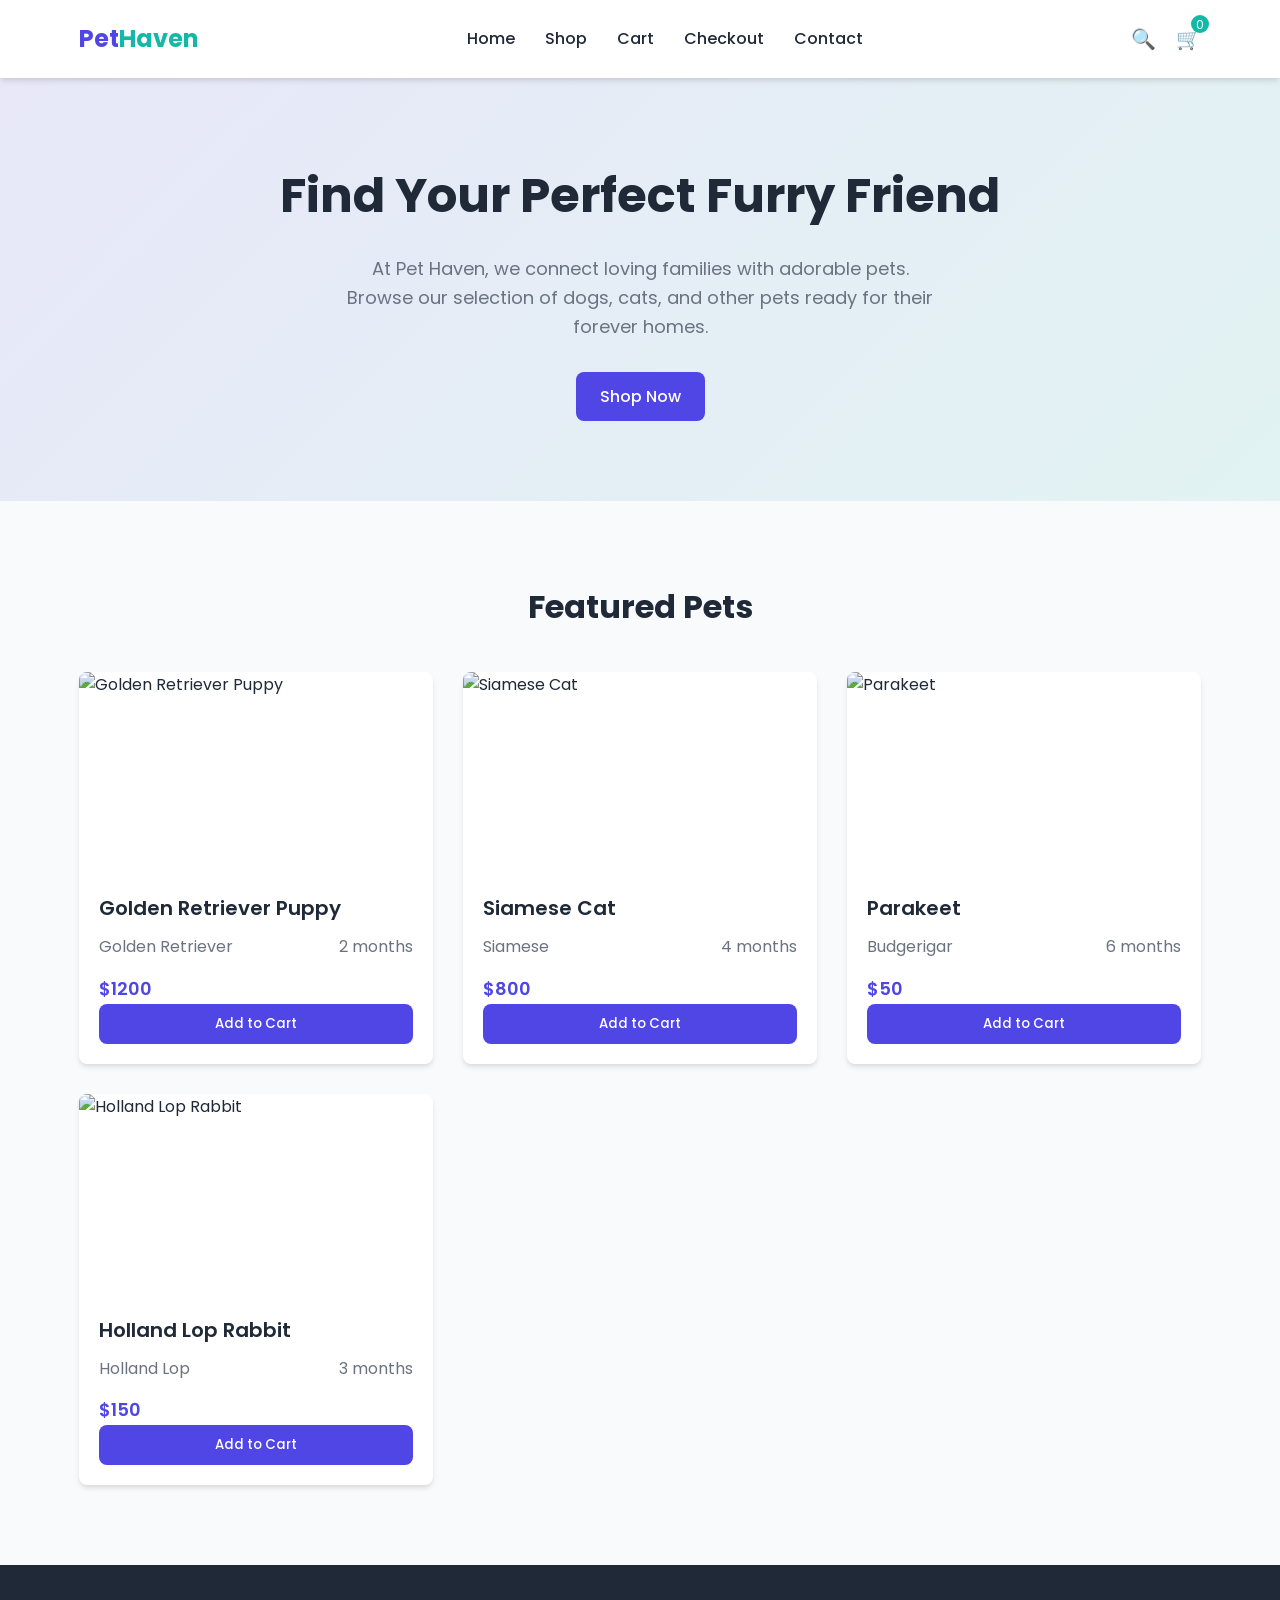
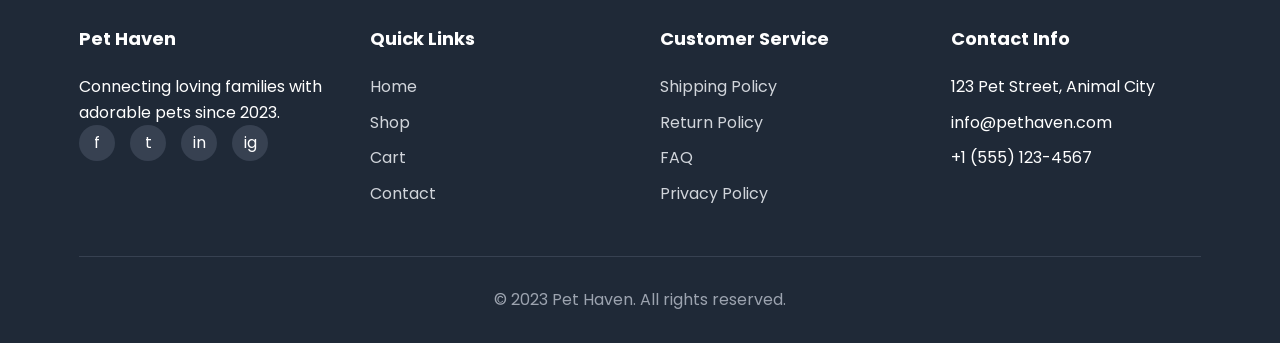
==== template/template.html @ bf04de52 "feat:homPage" ====
<!DOCTYPE html>
<html lang="en">
<head>
    <meta charset="UTF-8">
    <meta name="viewport" content="width=device-width, initial-scale=1.0">
    <title>Pet Haven - Find Your Perfect Pet</title>
    <link rel="preconnect" href="https://fonts.googleapis.com">
    <link rel="preconnect" href="https://fonts.gstatic.com" crossorigin>
    <link href="https://fonts.googleapis.com/css2?family=Poppins:wght@300;400;500;600;700&display=swap" rel="stylesheet">
    <style>
        /* CSS Variables */
        :root {
            --bg-color: #f9fafb;
            --primary-color: #4f46e5;
            --secondary-color: #14b8a6;
            --text-color: #1f2937;
            --light-text: #6b7280;
            --white: #ffffff;
            --border-radius: 8px;
            --shadow: 0 4px 6px -1px rgba(0, 0, 0, 0.1), 0 2px 4px -1px rgba(0, 0, 0, 0.06);
        }

        /* Reset and Base Styles */
        * {
            margin: 0;
            padding: 0;
            box-sizing: border-box;
        }

        body {
            font-family: 'Poppins', sans-serif;
            background-color: var(--bg-color);
            color: var(--text-color);
            line-height: 1.6;
        }

        a {
            text-decoration: none;
            color: inherit;
        }

        ul {
            list-style: none;
        }

        button {
            cursor: pointer;
            border: none;
            font-family: inherit;
        }

        img {
            max-width: 100%;
            height: auto;
            display: block;
        }

        .container {
            width: 90%;
            max-width: 1200px;
            margin: 0 auto;
            padding: 0 15px;
        }

        .btn {
            display: inline-block;
            padding: 12px 24px;
            border-radius: var(--border-radius);
            font-weight: 500;
            transition: all 0.3s ease;
        }

        .btn-primary {
            background-color: var(--primary-color);
            color: var(--white);
        }

        .btn-primary:hover {
            background-color: #4338ca;
            transform: translateY(-2px);
        }

        .btn-secondary {
            background-color: var(--secondary-color);
            color: var(--white);
        }

        .btn-secondary:hover {
            background-color: #0d9488;
            transform: translateY(-2px);
        }

        .btn-outline {
            background-color: transparent;
            color: var(--primary-color);
            border: 1px solid var(--primary-color);
        }

        .btn-outline:hover {
            background-color: var(--primary-color);
            color: var(--white);
        }

        /* Header Styles */
        header {
            background-color: var(--white);
            box-shadow: var(--shadow);
            position: sticky;
            top: 0;
            z-index: 100;
        }

        .navbar {
            display: flex;
            justify-content: space-between;
            align-items: center;
            padding: 20px 0;
        }

        .logo {
            font-size: 24px;
            font-weight: 700;
            color: var(--primary-color);
            display: flex;
            align-items: center;
        }

        .logo span {
            color: var(--secondary-color);
        }

        .nav-links {
            display: flex;
            gap: 30px;
        }

        .nav-links a {
            font-weight: 500;
            transition: color 0.3s ease;
        }

        .nav-links a:hover {
            color: var(--primary-color);
        }

        .nav-icons {
            display: flex;
            gap: 20px;
            align-items: center;
        }

        .nav-icon {
            position: relative;
            font-size: 20px;
            cursor: pointer;
        }

        .cart-count {
            position: absolute;
            top: -8px;
            right: -8px;
            background-color: var(--secondary-color);
            color: var(--white);
            font-size: 12px;
            width: 18px;
            height: 18px;
            border-radius: 50%;
            display: flex;
            align-items: center;
            justify-content: center;
        }

        .mobile-menu-btn {
            display: none;
            font-size: 24px;
            cursor: pointer;
        }

        /* Hero Section */
        .hero {
            background: linear-gradient(135deg, rgba(79, 70, 229, 0.1) 0%, rgba(20, 184, 166, 0.1) 100%);
            padding: 80px 0;
            text-align: center;
        }

        .hero h1 {
            font-size: 48px;
            margin-bottom: 20px;
            color: var(--text-color);
        }

        .hero p {
            font-size: 18px;
            color: var(--light-text);
            max-width: 600px;
            margin: 0 auto 30px;
        }

        /* Featured Pets Section */
        .section-title {
            text-align: center;
            margin-bottom: 40px;
            font-size: 32px;
            color: var(--text-color);
        }

        .featured-pets {
            padding: 80px 0;
        }

        .pets-grid {
            display: grid;
            grid-template-columns: repeat(auto-fill, minmax(280px, 1fr));
            gap: 30px;
        }

        .pet-card {
            background-color: var(--white);
            border-radius: var(--border-radius);
            overflow: hidden;
            box-shadow: var(--shadow);
            transition: transform 0.3s ease;
        }

        .pet-card:hover {
            transform: translateY(-5px);
        }

        .pet-image {
            height: 200px;
            width: 100%;
            object-fit: cover;
        }

        .pet-info {
            padding: 20px;
        }

        .pet-name {
            font-size: 20px;
            font-weight: 600;
            margin-bottom: 10px;
        }

        .pet-details {
            display: flex;
            justify-content: space-between;
            margin-bottom: 15px;
            color: var(--light-text);
        }

        .pet-price {
            font-size: 18px;
            font-weight: 600;
            color: var(--primary-color);
        }

        .add-to-cart-btn {
            width: 100%;
            padding: 10px;
            background-color: var(--primary-color);
            color: var(--white);
            border-radius: var(--border-radius);
            font-weight: 500;
            transition: background-color 0.3s ease;
        }

        .add-to-cart-btn:hover {
            background-color: #4338ca;
        }

        /* Filter Section */
        .filter-section {
            padding: 40px 0;
            background-color: var(--white);
        }

        .filter-container {
            display: flex;
            justify-content: space-between;
            align-items: center;
            flex-wrap: wrap;
            gap: 20px;
        }

        .filter-buttons {
            display: flex;
            gap: 10px;
            flex-wrap: wrap;
        }

        .filter-btn {
            padding: 8px 16px;
            border-radius: 20px;
            background-color: var(--bg-color);
            color: var(--text-color);
            font-weight: 500;
            transition: all 0.3s ease;
        }

        .filter-btn.active {
            background-color: var(--primary-color);
            color: var(--white);
        }

        .search-bar {
            display: flex;
            align-items: center;
            background-color: var(--bg-color);
            border-radius: var(--border-radius);
            padding: 8px 15px;
            width: 300px;
        }

        .search-bar input {
            background: transparent;
            border: none;
            outline: none;
            width: 100%;
            padding: 5px;
        }

        /* Cart Page Styles */
        .cart-page {
            padding: 80px 0;
        }

        .cart-items {
            background-color: var(--white);
            border-radius: var(--border-radius);
            box-shadow: var(--shadow);
            overflow: hidden;
            margin-bottom: 30px;
        }

        .cart-item {
            display: flex;
            padding: 20px;
            border-bottom: 1px solid #e5e7eb;
        }

        .cart-item:last-child {
            border-bottom: none;
        }

        .cart-item-image {
            width: 100px;
            height: 100px;
            object-fit: cover;
            border-radius: var(--border-radius);
            margin-right: 20px;
        }

        .cart-item-details {
            flex: 1;
        }

        .cart-item-name {
            font-size: 18px;
            font-weight: 600;
            margin-bottom: 5px;
        }

        .cart-item-price {
            color: var(--primary-color);
            font-weight: 600;
        }

        .cart-item-controls {
            display: flex;
            align-items: center;
            gap: 15px;
        }

        .quantity-controls {
            display: flex;
            align-items: center;
            gap: 10px;
        }

        .quantity-btn {
            width: 30px;
            height: 30px;
            border-radius: 50%;
            background-color: var(--bg-color);
            display: flex;
            align-items: center;
            justify-content: center;
            cursor: pointer;
        }

        .remove-btn {
            color: #ef4444;
            cursor: pointer;
        }

        .cart-summary {
            background-color: var(--white);
            border-radius: var(--border-radius);
            box-shadow: var(--shadow);
            padding: 20px;
        }

        .summary-row {
            display: flex;
            justify-content: space-between;
            margin-bottom: 15px;
        }

        .summary-total {
            font-size: 20px;
            font-weight: 600;
            border-top: 1px solid #e5e7eb;
            padding-top: 15px;
        }

        /* Checkout Page Styles */
        .checkout-page {
            padding: 80px 0;
        }

        .checkout-form {
            background-color: var(--white);
            border-radius: var(--border-radius);
            box-shadow: var(--shadow);
            padding: 30px;
            margin-bottom: 30px;
        }

        .form-group {
            margin-bottom: 20px;
        }

        .form-group label {
            display: block;
            margin-bottom: 8px;
            font-weight: 500;
        }

        .form-control {
            width: 100%;
            padding: 12px 15px;
            border: 1px solid #d1d5db;
            border-radius: var(--border-radius);
            font-family: inherit;
            transition: border-color 0.3s ease;
        }

        .form-control:focus {
            outline: none;
            border-color: var(--primary-color);
        }

        .form-row {
            display: flex;
            gap: 20px;
        }

        .form-row .form-group {
            flex: 1;
        }

        /* Contact Page Styles */
        .contact-page {
            padding: 80px 0;
        }

        .contact-form {
            background-color: var(--white);
            border-radius: var(--border-radius);
            box-shadow: var(--shadow);
            padding: 30px;
            max-width: 600px;
            margin: 0 auto;
        }

        textarea.form-control {
            min-height: 150px;
            resize: vertical;
        }

        /* Footer Styles */
        footer {
            background-color: var(--text-color);
            color: var(--white);
            padding: 60px 0 30px;
        }

        .footer-content {
            display: grid;
            grid-template-columns: repeat(auto-fit, minmax(200px, 1fr));
            gap: 40px;
            margin-bottom: 40px;
        }

        .footer-column h3 {
            font-size: 18px;
            margin-bottom: 20px;
            color: var(--white);
        }

        .footer-links li {
            margin-bottom: 10px;
        }

        .footer-links a {
            color: #d1d5db;
            transition: color 0.3s ease;
        }

        .footer-links a:hover {
            color: var(--white);
        }

        .social-links {
            display: flex;
            gap: 15px;
        }

        .social-link {
            display: flex;
            align-items: center;
            justify-content: center;
            width: 36px;
            height: 36px;
            border-radius: 50%;
            background-color: #374151;
            color: var(--white);
            transition: background-color 0.3s ease;
        }

        .social-link:hover {
            background-color: var(--primary-color);
        }

        .footer-bottom {
            text-align: center;
            padding-top: 30px;
            border-top: 1px solid #374151;
            color: #9ca3af;
        }

        /* Responsive Styles */
        @media (max-width: 768px) {
            .nav-links {
                display: none;
            }

            .mobile-menu-btn {
                display: block;
            }

            .hero h1 {
                font-size: 36px;
            }

            .filter-container {
                flex-direction: column;
                align-items: flex-start;
            }

            .search-bar {
                width: 100%;
            }

            .cart-item {
                flex-direction: column;
            }

            .cart-item-image {
                margin-right: 0;
                margin-bottom: 15px;
            }

            .cart-item-controls {
                margin-top: 15px;
                justify-content: space-between;
            }

            .form-row {
                flex-direction: column;
                gap: 0;
            }
        }

        /* Page-specific styles */
        .page {
            display: none;
        }

        .page.active {
            display: block;
        }
    </style>
</head>
<body>
    <!-- Header -->
    <header>
        <div class="container">
            <nav class="navbar">
                <a href="#" class="logo">Pet<span>Haven</span></a>
                
                <ul class="nav-links">
                    <li><a href="#" data-page="home">Home</a></li>
                    <li><a href="#" data-page="shop">Shop</a></li>
                    <li><a href="#" data-page="cart">Cart</a></li>
                    <li><a href="#" data-page="checkout">Checkout</a></li>
                    <li><a href="#" data-page="contact">Contact</a></li>
                </ul>
                
                <div class="nav-icons">
                    <div class="nav-icon search-icon">🔍</div>
                    <div class="nav-icon cart-icon" data-page="cart">
                        🛒
                        <span class="cart-count">0</span>
                    </div>
                    <div class="mobile-menu-btn">☰</div>
                </div>
            </nav>
        </div>
    </header>

    <!-- Home Page -->
    <section id="home" class="page active">
        <!-- Hero Section -->
        <section class="hero">
            <div class="container">
                <h1>Find Your Perfect Furry Friend</h1>
                <p>At Pet Haven, we connect loving families with adorable pets. Browse our selection of dogs, cats, and other pets ready for their forever homes.</p>
                <a href="#" class="btn btn-primary" data-page="shop">Shop Now</a>
            </div>
        </section>

        <!-- Featured Pets Section -->
        <section class="featured-pets">
            <div class="container">
                <h2 class="section-title">Featured Pets</h2>
                <div class="pets-grid" id="featured-pets-grid">
                    <!-- Featured pets will be dynamically loaded here -->
                </div>
            </div>
        </section>
    </section>

    <!-- Shop Page -->
    <section id="shop" class="page">
        <div class="container">
            <!-- Filter Section -->
            <section class="filter-section">
                <div class="filter-container">
                    <div class="filter-buttons">
                        <button class="filter-btn active" data-filter="all">All Pets</button>
                        <button class="filter-btn" data-filter="dog">Dogs</button>
                        <button class="filter-btn" data-filter="cat">Cats</button>
                        <button class="filter-btn" data-filter="bird">Birds</button>
                        <button class="filter-btn" data-filter="rabbit">Rabbits</button>
                    </div>
                    <div class="search-bar">
                        <input type="text" id="search-input" placeholder="Search pets...">
                    </div>
                </div>
            </section>

            <!-- Pets Grid -->
            <section class="featured-pets">
                <div class="pets-grid" id="shop-pets-grid">
                    <!-- All pets will be dynamically loaded here -->
                </div>
            </section>
        </div>
    </section>

    <!-- Cart Page -->
    <section id="cart" class="page">
        <div class="container">
            <section class="cart-page">
                <h2 class="section-title">Your Cart</h2>
                
                <div class="cart-container">
                    <div class="cart-items" id="cart-items">
                        <!-- Cart items will be dynamically loaded here -->
                        <div class="empty-cart-message" id="empty-cart-message">
                            <p>Your cart is empty. <a href="#" data-page="shop">Browse pets</a> to add some furry friends!</p>
                        </div>
                    </div>
                    
                    <div class="cart-summary" id="cart-summary">
                        <div class="summary-row">
                            <span>Subtotal:</span>
                            <span id="subtotal">$0.00</span>
                        </div>
                        <div class="summary-row">
                            <span>Shipping:</span>
                            <span id="shipping">$0.00</span>
                        </div>
                        <div class="summary-row summary-total">
                            <span>Total:</span>
                            <span id="total">$0.00</span>
                        </div>
                        <button class="btn btn-primary" id="checkout-btn" style="width: 100%; margin-top: 20px;">Proceed to Checkout</button>
                    </div>
                </div>
            </section>
        </div>
    </section>

    <!-- Checkout Page -->
    <section id="checkout" class="page">
        <div class="container">
            <section class="checkout-page">
                <h2 class="section-title">Checkout</h2>
                
                <div class="checkout-container">
                    <div class="checkout-form">
                        <h3>Shipping Information</h3>
                        <div class="form-row">
                            <div class="form-group">
                                <label for="first-name">First Name</label>
                                <input type="text" id="first-name" class="form-control" required>
                            </div>
                            <div class="form-group">
                                <label for="last-name">Last Name</label>
                                <input type="text" id="last-name" class="form-control" required>
                            </div>
                        </div>
                        <div class="form-group">
                            <label for="email">Email</label>
                            <input type="email" id="email" class="form-control" required>
                        </div>
                        <div class="form-group">
                            <label for="address">Address</label>
                            <input type="text" id="address" class="form-control" required>
                        </div>
                        <div class="form-row">
                            <div class="form-group">
                                <label for="city">City</label>
                                <input type="text" id="city" class="form-control" required>
                            </div>
                            <div class="form-group">
                                <label for="zip">ZIP Code</label>
                                <input type="text" id="zip" class="form-control" required>
                            </div>
                        </div>
                    </div>
                    
                    <div class="cart-summary">
                        <h3>Order Summary</h3>
                        <div id="checkout-summary">
                            <!-- Order summary will be dynamically loaded here -->
                        </div>
                        <div class="summary-row summary-total">
                            <span>Total:</span>
                            <span id="checkout-total">$0.00</span>
                        </div>
                        <button class="btn btn-primary" id="place-order-btn" style="width: 100%; margin-top: 20px;">Place Order</button>
                    </div>
                </div>
            </section>
        </div>
    </section>

    <!-- Contact Page -->
    <section id="contact" class="page">
        <div class="container">
            <section class="contact-page">
                <h2 class="section-title">Contact Us</h2>
                
                <div class="contact-form">
                    <div class="form-group">
                        <label for="contact-name">Your Name</label>
                        <input type="text" id="contact-name" class="form-control" required>
                    </div>
                    <div class="form-group">
                        <label for="contact-email">Email</label>
                        <input type="email" id="contact-email" class="form-control" required>
                    </div>
                    <div class="form-group">
                        <label for="contact-message">Message</label>
                        <textarea id="contact-message" class="form-control" required></textarea>
                    </div>
                    <button class="btn btn-primary" id="send-message-btn">Send Message</button>
                </div>
            </section>
        </div>
    </section>

    <!-- Footer -->
    <footer>
        <div class="container">
            <div class="footer-content">
                <div class="footer-column">
                    <h3>Pet Haven</h3>
                    <p>Connecting loving families with adorable pets since 2023.</p>
                    <div class="social-links">
                        <a href="#" class="social-link">f</a>
                        <a href="#" class="social-link">t</a>
                        <a href="#" class="social-link">in</a>
                        <a href="#" class="social-link">ig</a>
                    </div>
                </div>
                <div class="footer-column">
                    <h3>Quick Links</h3>
                    <ul class="footer-links">
                        <li><a href="#" data-page="home">Home</a></li>
                        <li><a href="#" data-page="shop">Shop</a></li>
                        <li><a href="#" data-page="cart">Cart</a></li>
                        <li><a href="#" data-page="contact">Contact</a></li>
                    </ul>
                </div>
                <div class="footer-column">
                    <h3>Customer Service</h3>
                    <ul class="footer-links">
                        <li><a href="#">Shipping Policy</a></li>
                        <li><a href="#">Return Policy</a></li>
                        <li><a href="#">FAQ</a></li>
                        <li><a href="#">Privacy Policy</a></li>
                    </ul>
                </div>
                <div class="footer-column">
                    <h3>Contact Info</h3>
                    <ul class="footer-links">
                        <li>123 Pet Street, Animal City</li>
                        <li>info@pethaven.com</li>
                        <li>+1 (555) 123-4567</li>
                    </ul>
                </div>
            </div>
            <div class="footer-bottom">
                <p>&copy; 2023 Pet Haven. All rights reserved.</p>
            </div>
        </div>
    </footer>

    <script>
        // Pet Data
        const pets = [
            {
                id: 1,
                name: "Golden Retriever Puppy",
                type: "dog",
                breed: "Golden Retriever",
                age: "2 months",
                price: 1200,
                image: "https://images.unsplash.com/photo-1554456854-55a089fd4cb2?ixlib=rb-4.0.3&ixid=M3wxMjA3fDB8MHxwaG90by1wYWdlfHx8fGVufDB8fHx8fA%3D%3D&auto=format&fit=crop&w=1170&q=80",
                description: "Friendly and intelligent Golden Retriever puppy, great with families and kids."
            },
            {
                id: 2,
                name: "Siamese Cat",
                type: "cat",
                breed: "Siamese",
                age: "4 months",
                price: 800,
                image: "https://images.unsplash.com/photo-1533738363-b7f9aef128ce?ixlib=rb-4.0.3&ixid=M3wxMjA3fDB8MHxwaG90by1wYWdlfHx8fGVufDB8fHx8fA%3D%3D&auto=format&fit=crop&w=1335&q=80",
                description: "Beautiful Siamese cat with striking blue eyes and a playful personality."
            },
            {
                id: 3,
                name: "Parakeet",
                type: "bird",
                breed: "Budgerigar",
                age: "6 months",
                price: 50,
                image: "https://images.unsplash.com/photo-1552728089-57bdde30beb3?ixlib=rb-4.0.3&ixid=M3wxMjA3fDB8MHxwaG90by1wYWdlfHx8fGVufDB8fHx8fA%3D%3D&auto=format&fit=crop&w=1025&q=80",
                description: "Colorful and cheerful parakeet that loves to sing and interact."
            },
            {
                id: 4,
                name: "Holland Lop Rabbit",
                type: "rabbit",
                breed: "Holland Lop",
                age: "3 months",
                price: 150,
                image: "https://images.unsplash.com/photo-1585110396000-c9ffd4e4b308?ixlib=rb-4.0.3&ixid=M3wxMjA3fDB8MHxwaG90by1wYWdlfHx8fGVufDB8fHx8fA%3D%3D&auto=format&fit=crop&w=687&q=80",
                description: "Adorable Holland Lop rabbit with floppy ears and a gentle temperament."
            },
            {
                id: 5,
                name: "German Shepherd",
                type: "dog",
                breed: "German Shepherd",
                age: "1 year",
                price: 1000,
                image: "https://images.unsplash.com/photo-1517423568366-8b83523034fd?ixlib=rb-4.0.3&ixid=M3wxMjA3fDB8MHxwaG90by1wYWdlfHx8fGVufDB8fHx8fA%3D%3D&auto=format&fit=crop&w=1335&q=80",
                description: "Loyal and protective German Shepherd, excellent for families and security."
            },
            {
                id: 6,
                name: "Maine Coon",
                type: "cat",
                breed: "Maine Coon",
                age: "5 months",
                price: 900,
                image: "https://images.unsplash.com/photo-1574145112594-66b5b8a6bfe2?ixlib=rb-4.0.3&ixid=M3wxMjA3fDB8MHxwaG90by1wYWdlfHx8fGVufDB8fHx8fA%3D%3D&auto=format&fit=crop&w=687&q=80",
                description: "Majestic Maine Coon cat with a fluffy coat and friendly personality."
            },
            {
                id: 7,
                name: "Cockatiel",
                type: "bird",
                breed: "Cockatiel",
                age: "1 year",
                price: 120,
                image: "https://images.unsplash.com/photo-1598134700627-f4dfb981a0a6?ixlib=rb-4.0.3&ixid=M3wxMjA3fDB8MHxwaG90by1wYWdlfHx8fGVufDB8fHx8fA%3D%3D&auto=format&fit=crop&w=1169&q=80",
                description: "Friendly cockatiel that can learn to whistle tunes and mimic sounds."
            },
            {
                id: 8,
                name: "Mini Rex Rabbit",
                type: "rabbit",
                breed: "Mini Rex",
                age: "4 months",
                price: 100,
                image: "https://images.unsplash.com/photo-1452857297128-d9c29adba80b?ixlib=rb-4.0.3&ixid=M3wxMjA3fDB8MHxwaG90by1wYWdlfHx8fGVufDB8fHx8fA%3D%3D&auto=format&fit=crop&w=1074&q=80",
                description: "Soft and velvety Mini Rex rabbit with a calm and friendly disposition."
            }
        ];

        // Cart functionality
        let cart = JSON.parse(localStorage.getItem('petHavenCart')) || [];

        // DOM Elements
        const pages = document.querySelectorAll('.page');
        const navLinks = document.querySelectorAll('.nav-links a, .cart-icon, .btn[data-page]');
        const featuredPetsGrid = document.getElementById('featured-pets-grid');
        const shopPetsGrid = document.getElementById('shop-pets-grid');
        const filterButtons = document.querySelectorAll('.filter-btn');
        const searchInput = document.getElementById('search-input');
        const cartItems = document.getElementById('cart-items');
        const emptyCartMessage = document.getElementById('empty-cart-message');
        const cartSummary = document.getElementById('cart-summary');
        const subtotalElement = document.getElementById('subtotal');
        const shippingElement = document.getElementById('shipping');
        const totalElement = document.getElementById('total');
        const checkoutBtn = document.getElementById('checkout-btn');
        const checkoutSummary = document.getElementById('checkout-summary');
        const checkoutTotal = document.getElementById('checkout-total');
        const placeOrderBtn = document.getElementById('place-order-btn');
        const sendMessageBtn = document.getElementById('send-message-btn');
        const cartCount = document.querySelector('.cart-count');

        // Initialize the app
        function init() {
            displayFeaturedPets();
            displayAllPets();
            updateCartCount();
            setupEventListeners();
        }

        // Set up event listeners
        function setupEventListeners() {
            // Navigation
            navLinks.forEach(link => {
                link.addEventListener('click', (e) => {
                    e.preventDefault();
                    const pageId = link.getAttribute('data-page');
                    showPage(pageId);
                });
            });

            // Filter buttons
            filterButtons.forEach(button => {
                button.addEventListener('click', () => {
                    // Remove active class from all buttons
                    filterButtons.forEach(btn => btn.classList.remove('active'));
                    // Add active class to clicked button
                    button.classList.add('active');
                    
                    const filter = button.getAttribute('data-filter');
                    filterPets(filter);
                });
            });

            // Search input
            searchInput.addEventListener('input', () => {
                const searchTerm = searchInput.value.toLowerCase();
                filterPetsBySearch(searchTerm);
            });

            // Checkout button
            checkoutBtn.addEventListener('click', () => {
                if (cart.length > 0) {
                    showPage('checkout');
                    updateCheckoutSummary();
                }
            });

            // Place order button
            placeOrderBtn.addEventListener('click', () => {
                alert('Thank you for your order! This is a demo site, so no actual order was placed.');
                cart = [];
                localStorage.setItem('petHavenCart', JSON.stringify(cart));
                updateCartCount();
                updateCartDisplay();
                showPage('home');
            });

            // Send message button
            sendMessageBtn.addEventListener('click', () => {
                const name = document.getElementById('contact-name').value;
                const email = document.getElementById('contact-email').value;
                const message = document.getElementById('contact-message').value;
                
                if (name && email && message) {
                    alert('Thank you for your message! We will get back to you soon.');
                    // Reset form
                    document.getElementById('contact-name').value = '';
                    document.getElementById('contact-email').value = '';
                    document.getElementById('contact-message').value = '';
                } else {
                    alert('Please fill in all fields.');
                }
            });
        }

        // Show specific page and hide others
        function showPage(pageId) {
            pages.forEach(page => {
                page.classList.remove('active');
            });
            document.getElementById(pageId).classList.add('active');
        }

        // Display featured pets on home page
        function displayFeaturedPets() {
            // Show first 4 pets as featured
            const featuredPets = pets.slice(0, 4);
            
            featuredPetsGrid.innerHTML = '';
            
            featuredPets.forEach(pet => {
                const petCard = createPetCard(pet);
                featuredPetsGrid.appendChild(petCard);
            });
        }

        // Display all pets on shop page
        function displayAllPets() {
            shopPetsGrid.innerHTML = '';
            
            pets.forEach(pet => {
                const petCard = createPetCard(pet);
                shopPetsGrid.appendChild(petCard);
            });
        }

        // Create pet card element
        function createPetCard(pet) {
            const card = document.createElement('div');
            card.className = 'pet-card';
            card.innerHTML = `
                <img src="${pet.image}" alt="${pet.name}" class="pet-image">
                <div class="pet-info">
                    <h3 class="pet-name">${pet.name}</h3>
                    <div class="pet-details">
                        <span>${pet.breed}</span>
                        <span>${pet.age}</span>
                    </div>
                    <div class="pet-price">$${pet.price}</div>
                    <button class="add-to-cart-btn" data-id="${pet.id}">Add to Cart</button>
                </div>
            `;
            
            // Add event listener to Add to Cart button
            const addToCartBtn = card.querySelector('.add-to-cart-btn');
            addToCartBtn.addEventListener('click', () => addToCart(pet));
            
            return card;
        }

        // Add pet to cart
        function addToCart(pet) {
            const existingItem = cart.find(item => item.id === pet.id);
            
            if (existingItem) {
                existingItem.quantity += 1;
            } else {
                cart.push({
                    id: pet.id,
                    name: pet.name,
                    price: pet.price,
                    image: pet.image,
                    quantity: 1
                });
            }
            
            // Save to localStorage
            localStorage.setItem('petHavenCart', JSON.stringify(cart));
            
            // Update cart display
            updateCartCount();
            updateCartDisplay();
            
            // Show confirmation
            alert(`${pet.name} added to cart!`);
        }

        // Update cart count in navbar
        function updateCartCount() {
            const totalItems = cart.reduce((total, item) => total + item.quantity, 0);
            cartCount.textContent = totalItems;
        }

        // Update cart display
        function updateCartDisplay() {
            cartItems.innerHTML = '';
            
            if (cart.length === 0) {
                emptyCartMessage.style.display = 'block';
                cartSummary.style.display = 'none';
                return;
            }
            
            emptyCartMessage.style.display = 'none';
            cartSummary.style.display = 'block';
            
            let subtotal = 0;
            
            cart.forEach(item => {
                const itemTotal = item.price * item.quantity;
                subtotal += itemTotal;
                
                const cartItem = document.createElement('div');
                cartItem.className = 'cart-item';
                cartItem.innerHTML = `
                    <img src="${item.image}" alt="${item.name}" class="cart-item-image">
                    <div class="cart-item-details">
                        <h4 class="cart-item-name">${item.name}</h4>
                        <div class="cart-item-price">$${item.price}</div>
                    </div>
                    <div class="cart-item-controls">
                        <div class="quantity-controls">
                            <button class="quantity-btn decrease-btn" data-id="${item.id}">-</button>
                            <span>${item.quantity}</span>
                            <button class="quantity-btn increase-btn" data-id="${item.id}">+</button>
                        </div>
                        <div class="remove-btn" data-id="${item.id}">Remove</div>
                    </div>
                `;
                
                cartItems.appendChild(cartItem);
            });
            
            // Calculate shipping (free over $100, otherwise $20)
            const shipping = subtotal > 100 ? 0 : 20;
            const total = subtotal + shipping;
            
            // Update summary
            subtotalElement.textContent = `$${subtotal.toFixed(2)}`;
            shippingElement.textContent = shipping === 0 ? 'FREE' : `$${shipping.toFixed(2)}`;
            totalElement.textContent = `$${total.toFixed(2)}`;
            
            // Add event listeners to quantity buttons and remove buttons
            document.querySelectorAll('.decrease-btn').forEach(btn => {
                btn.addEventListener('click', () => updateQuantity(btn.getAttribute('data-id'), -1));
            });
            
            document.querySelectorAll('.increase-btn').forEach(btn => {
                btn.addEventListener('click', () => updateQuantity(btn.getAttribute('data-id'), 1));
            });
            
            document.querySelectorAll('.remove-btn').forEach(btn => {
                btn.addEventListener('click', () => removeFromCart(btn.getAttribute('data-id')));
            });
        }

        // Update item quantity in cart
        function updateQuantity(id, change) {
            const item = cart.find(item => item.id === parseInt(id));
            
            if (item) {
                item.quantity += change;
                
                // Remove item if quantity is 0
                if (item.quantity <= 0) {
                    cart = cart.filter(item => item.id !== parseInt(id));
                }
                
                // Save to localStorage
                localStorage.setItem('petHavenCart', JSON.stringify(cart));
                
                // Update displays
                updateCartCount();
                updateCartDisplay();
            }
        }

        // Remove item from cart
        function removeFromCart(id) {
            cart = cart.filter(item => item.id !== parseInt(id));
            
            // Save to localStorage
            localStorage.setItem('petHavenCart', JSON.stringify(cart));
            
            // Update displays
            updateCartCount();
            updateCartDisplay();
        }

        // Filter pets by type
        function filterPets(type) {
            const allPets = document.querySelectorAll('.pet-card');
            
            allPets.forEach(petCard => {
                if (type === 'all') {
                    petCard.style.display = 'block';
                } else {
                    const petType = petCard.querySelector('.add-to-cart-btn').getAttribute('data-id');
                    const pet = pets.find(p => p.id === parseInt(petType));
                    
                    if (pet && pet.type === type) {
                        petCard.style.display = 'block';
                    } else {
                        petCard.style.display = 'none';
                    }
                }
            });
        }

        // Filter pets by search term
        function filterPetsBySearch(searchTerm) {
            const allPets = document.querySelectorAll('.pet-card');
            
            allPets.forEach(petCard => {
                const petName = petCard.querySelector('.pet-name').textContent.toLowerCase();
                const petBreed = petCard.querySelector('.pet-details span:first-child').textContent.toLowerCase();
                
                if (petName.includes(searchTerm) || petBreed.includes(searchTerm)) {
                    petCard.style.display = 'block';
                } else {
                    petCard.style.display = 'none';
                }
            });
        }

        // Update checkout summary
        function updateCheckoutSummary() {
            checkoutSummary.innerHTML = '';
            
            let subtotal = 0;
            
            cart.forEach(item => {
                const itemTotal = item.price * item.quantity;
                subtotal += itemTotal;
                
                const summaryItem = document.createElement('div');
                summaryItem.className = 'summary-row';
                summaryItem.innerHTML = `
                    <span>${item.name} x ${item.quantity}</span>
                    <span>$${itemTotal.toFixed(2)}</span>
                `;
                
                checkoutSummary.appendChild(summaryItem);
            });
            
            // Calculate shipping (free over $100, otherwise $20)
            const shipping = subtotal > 100 ? 0 : 20;
            const total = subtotal + shipping;
            
            // Add shipping row
            const shippingRow = document.createElement('div');
            shippingRow.className = 'summary-row';
            shippingRow.innerHTML = `
                <span>Shipping</span>
                <span>${shipping === 0 ? 'FREE' : `$${shipping.toFixed(2)}`}</span>
            `;
            checkoutSummary.appendChild(shippingRow);
            
            // Update total
            checkoutTotal.textContent = `$${total.toFixed(2)}`;
        }

        // Initialize the app when DOM is loaded
        document.addEventListener('DOMContentLoaded', init);
    </script>
</body>
</html>
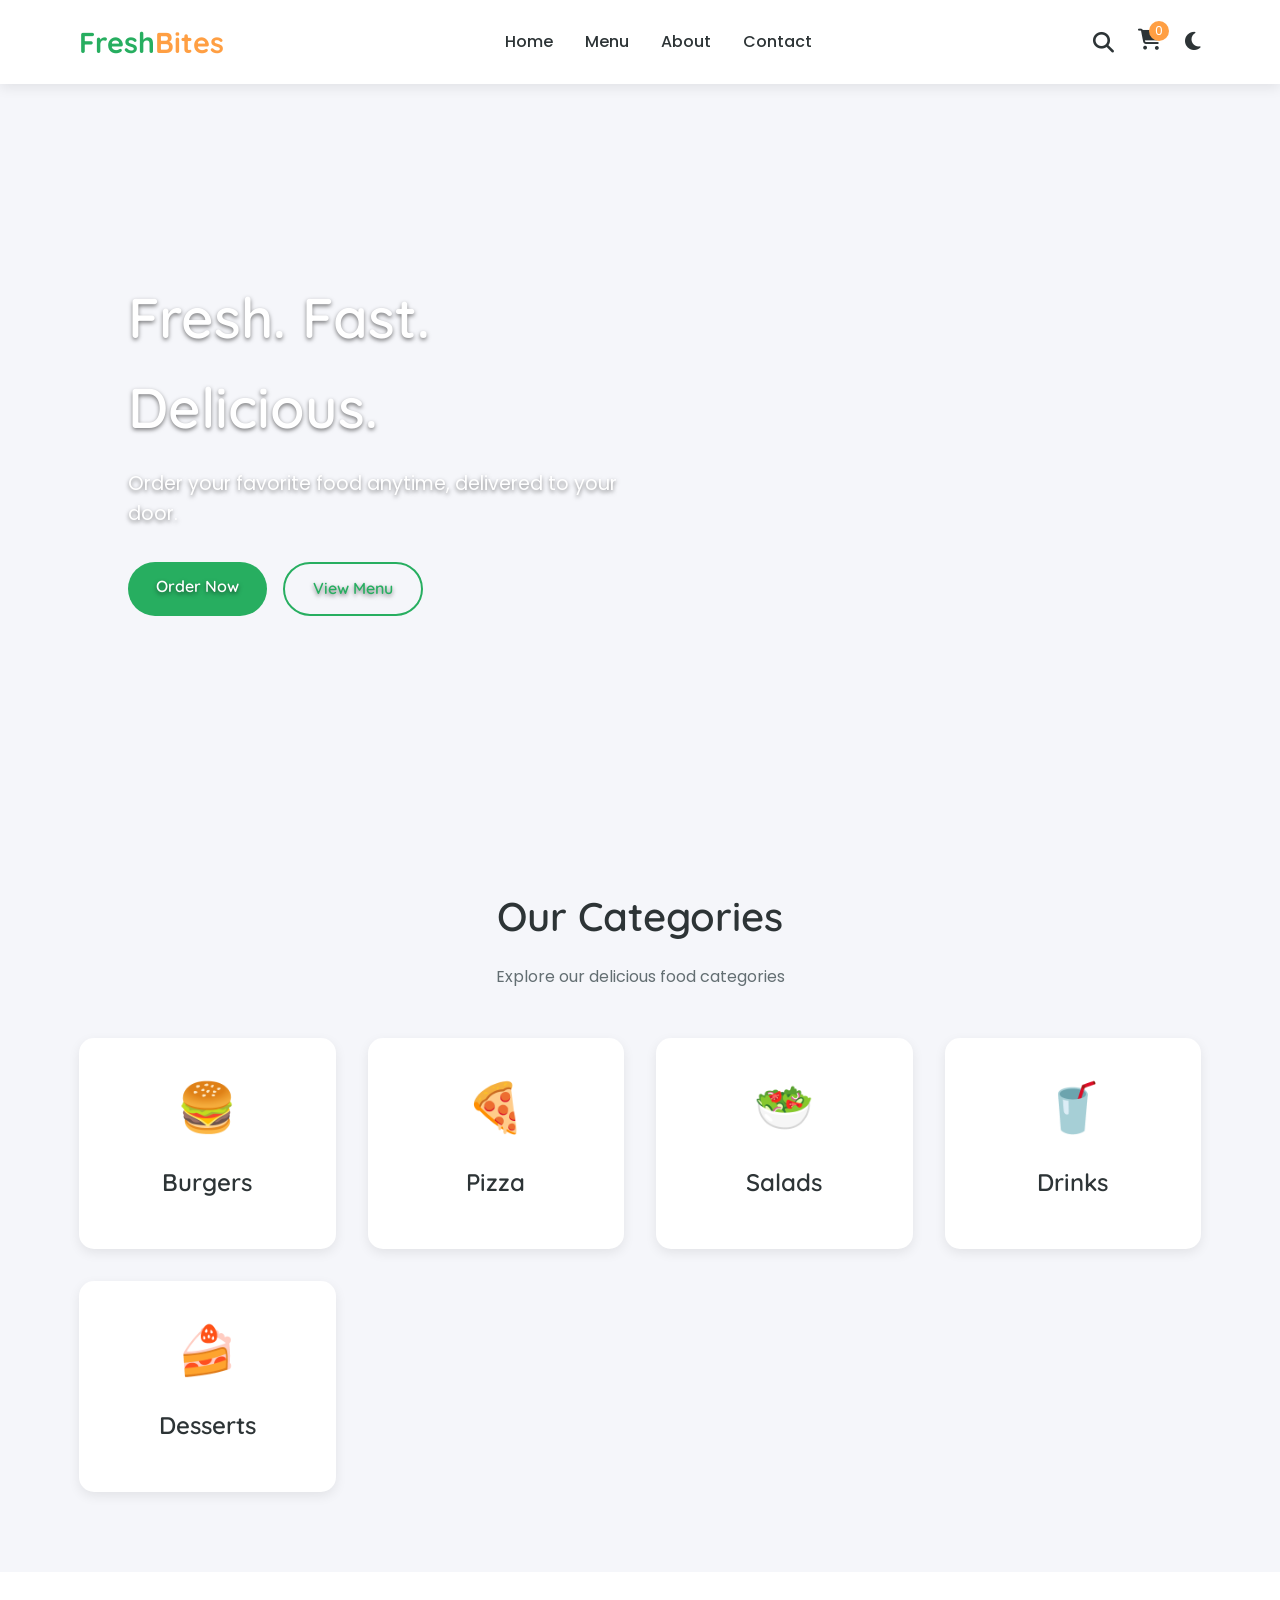
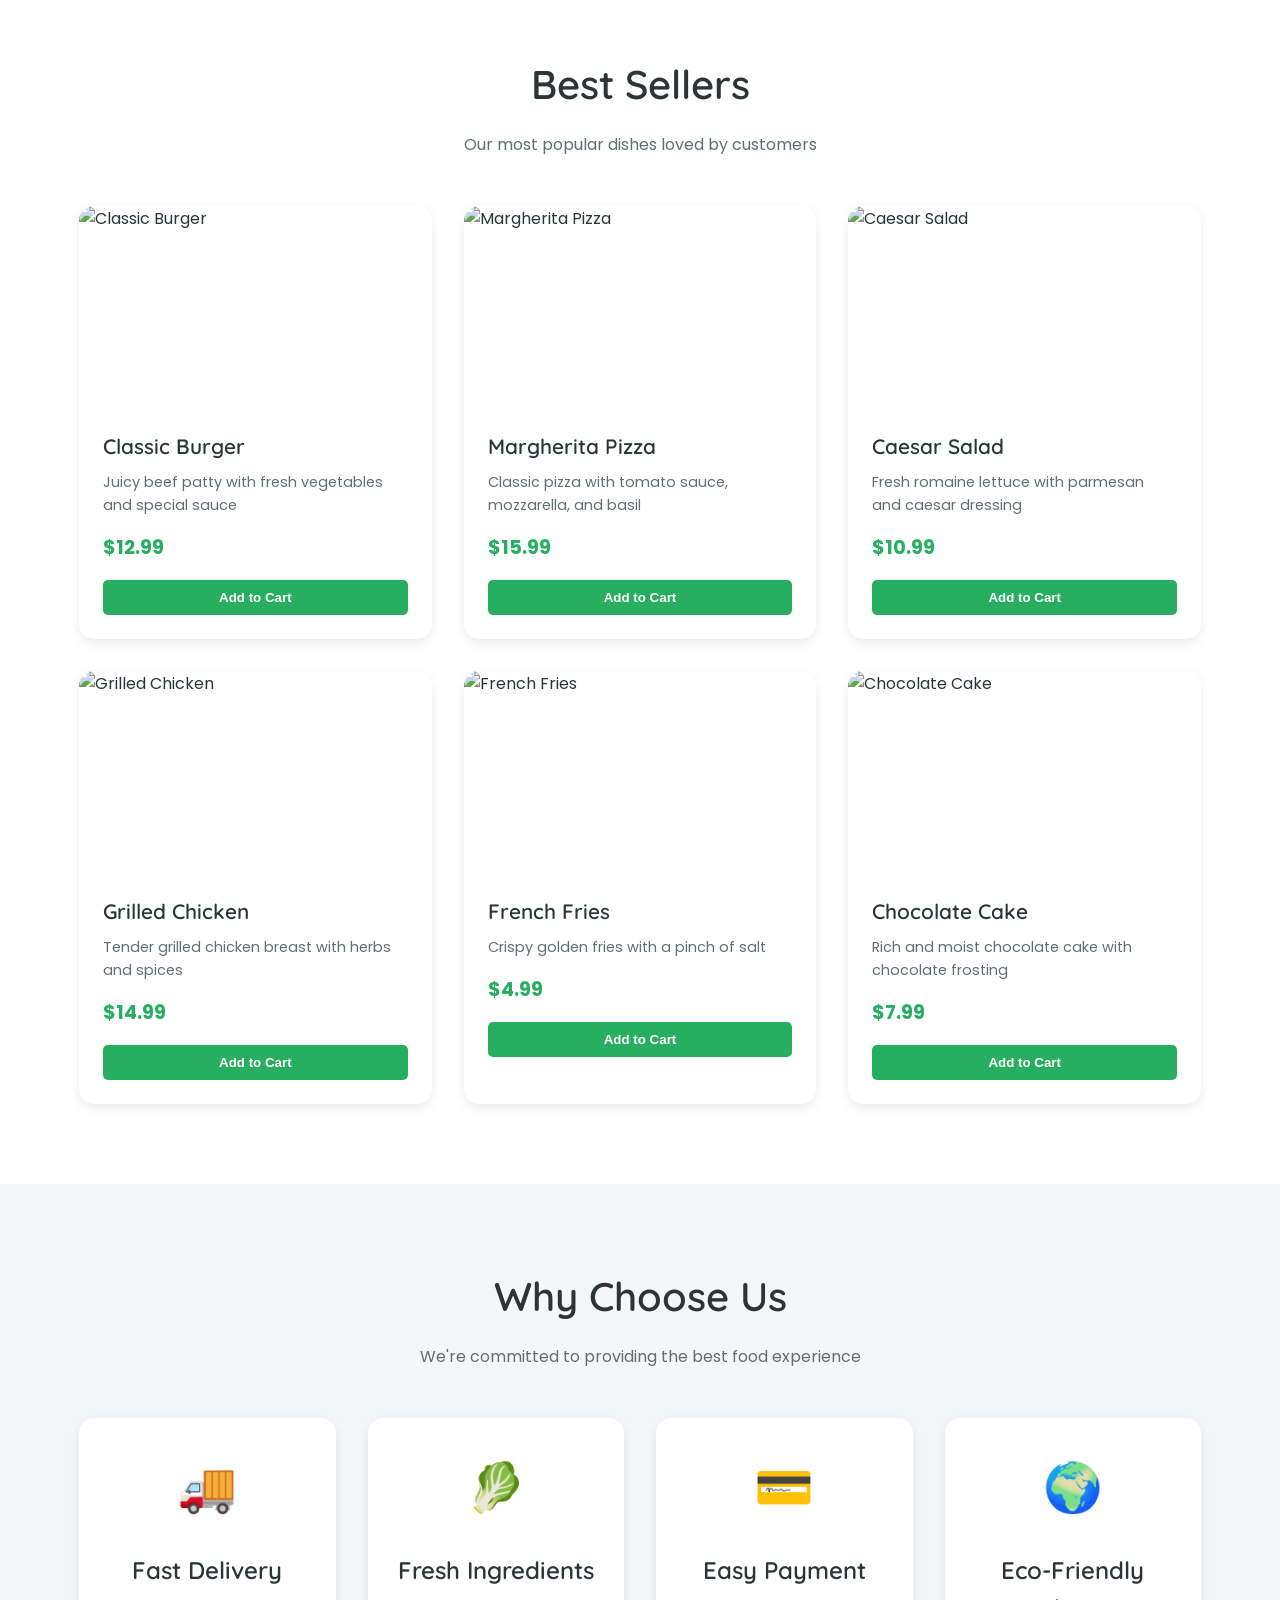
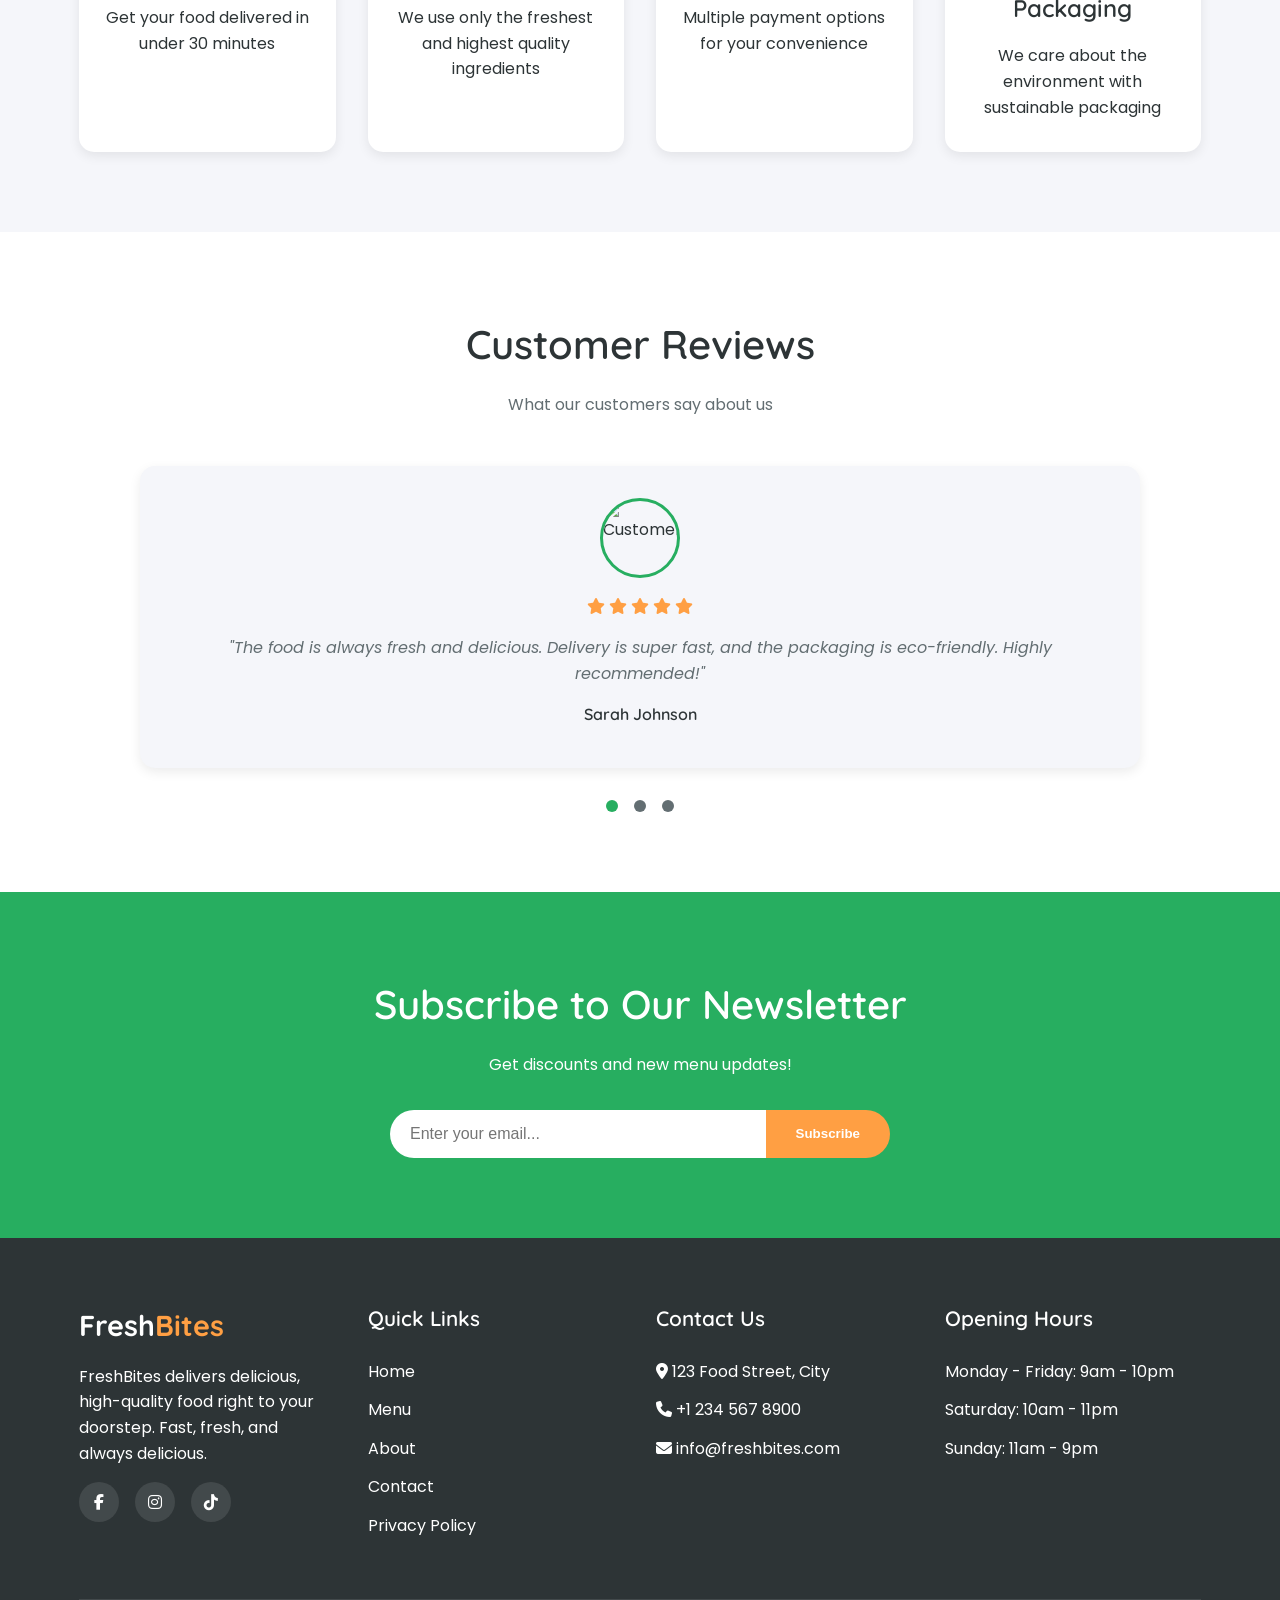
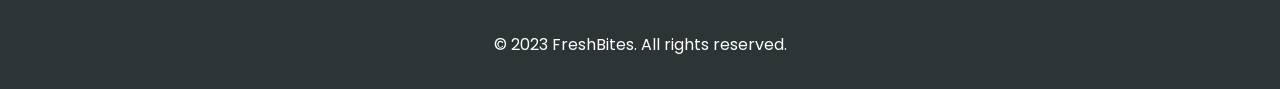
==== commit 867d74a4: "feat:hero-section slider show" ====
--- a/template/template.html
+++ b/template/template.html
@@ -3,35 +3,55 @@
 <head>
     <meta charset="UTF-8">
     <meta name="viewport" content="width=device-width, initial-scale=1.0">
-    <title>Pet Haven - Find Your Perfect Pet</title>
-    <link rel="preconnect" href="https://fonts.googleapis.com">
-    <link rel="preconnect" href="https://fonts.gstatic.com" crossorigin>
-    <link href="https://fonts.googleapis.com/css2?family=Poppins:wght@300;400;500;600;700&display=swap" rel="stylesheet">
+    <title>FreshBites - Fresh. Fast. Delicious.</title>
+    <link rel="stylesheet" href="https://cdnjs.cloudflare.com/ajax/libs/font-awesome/6.4.0/css/all.min.css">
+    <link href="https://fonts.googleapis.com/css2?family=Poppins:wght@300;400;500;600;700&family=Quicksand:wght@400;500;600;700&display=swap" rel="stylesheet">
     <style>
-        /* CSS Variables */
         :root {
-            --bg-color: #f9fafb;
-            --primary-color: #4f46e5;
-            --secondary-color: #14b8a6;
-            --text-color: #1f2937;
-            --light-text: #6b7280;
+            --primary: #27ae60;
+            --primary-light: #2ecc71;
+            --secondary: #ff9f43;
+            --dark: #2d3436;
+            --light: #f5f6fa;
+            --gray: #636e72;
             --white: #ffffff;
-            --border-radius: 8px;
-            --shadow: 0 4px 6px -1px rgba(0, 0, 0, 0.1), 0 2px 4px -1px rgba(0, 0, 0, 0.06);
-        }
-
-        /* Reset and Base Styles */
+            --shadow: 0 4px 12px rgba(0, 0, 0, 0.08);
+            --transition: all 0.3s ease;
+        }
+
+        .dark-theme {
+            --primary: #27ae60;
+            --primary-light: #2ecc71;
+            --secondary: #ff9f43;
+            --dark: #f5f6fa;
+            --light: #2d3436;
+            --gray: #b2bec3;
+            --white: #1e272e;
+            --shadow: 0 4px 12px rgba(0, 0, 0, 0.2);
+        }
+
         * {
             margin: 0;
             padding: 0;
             box-sizing: border-box;
         }
 
+        html {
+            scroll-behavior: smooth;
+        }
+
         body {
             font-family: 'Poppins', sans-serif;
-            background-color: var(--bg-color);
-            color: var(--text-color);
+            background-color: var(--light);
+            color: var(--dark);
+            transition: var(--transition);
             line-height: 1.6;
+        }
+
+        h1, h2, h3, h4, h5, h6 {
+            font-family: 'Quicksand', sans-serif;
+            font-weight: 600;
+            margin-bottom: 1rem;
         }
 
         a {
@@ -41,12 +61,6 @@
 
         ul {
             list-style: none;
-        }
-
-        button {
-            cursor: pointer;
-            border: none;
-            font-family: inherit;
         }
 
         img {
@@ -64,723 +78,858 @@
 
         .btn {
             display: inline-block;
-            padding: 12px 24px;
-            border-radius: var(--border-radius);
-            font-weight: 500;
-            transition: all 0.3s ease;
+            padding: 12px 28px;
+            border-radius: 50px;
+            font-weight: 600;
+            cursor: pointer;
+            transition: var(--transition);
+            border: none;
+            font-family: 'Quicksand', sans-serif;
         }
 
         .btn-primary {
-            background-color: var(--primary-color);
+            background-color: var(--primary);
             color: var(--white);
         }
 
         .btn-primary:hover {
-            background-color: #4338ca;
-            transform: translateY(-2px);
+            background-color: var(--primary-light);
+            transform: translateY(-3px);
+            box-shadow: var(--shadow);
         }
 
         .btn-secondary {
-            background-color: var(--secondary-color);
+            background-color: var(--secondary);
             color: var(--white);
         }
 
         .btn-secondary:hover {
-            background-color: #0d9488;
-            transform: translateY(-2px);
+            background-color: #ffaf60;
+            transform: translateY(-3px);
+            box-shadow: var(--shadow);
         }
 
         .btn-outline {
             background-color: transparent;
-            color: var(--primary-color);
-            border: 1px solid var(--primary-color);
+            color: var(--primary);
+            border: 2px solid var(--primary);
         }
 
         .btn-outline:hover {
-            background-color: var(--primary-color);
+            background-color: var(--primary);
             color: var(--white);
-        }
-
-        /* Header Styles */
+            transform: translateY(-3px);
+            box-shadow: var(--shadow);
+        }
+
+        .section-title {
+            text-align: center;
+            margin-bottom: 3rem;
+        }
+
+        .section-title h2 {
+            font-size: 2.5rem;
+            color: var(--dark);
+            margin-bottom: 1rem;
+        }
+
+        .section-title p {
+            color: var(--gray);
+            max-width: 600px;
+            margin: 0 auto;
+        }
+
+        /* Header & Navbar */
         header {
             background-color: var(--white);
             box-shadow: var(--shadow);
             position: sticky;
             top: 0;
-            z-index: 100;
+            z-index: 1000;
+            transition: var(--transition);
         }
 
         .navbar {
             display: flex;
             justify-content: space-between;
             align-items: center;
-            padding: 20px 0;
+            padding: 1.2rem 0;
         }
 
         .logo {
-            font-size: 24px;
+            font-family: 'Quicksand', sans-serif;
+            font-size: 1.8rem;
             font-weight: 700;
-            color: var(--primary-color);
+            color: var(--primary);
+        }
+
+        .logo span {
+            color: var(--secondary);
+        }
+
+        .nav-links {
+            display: flex;
+            gap: 2rem;
+        }
+
+        .nav-links a {
+            font-weight: 500;
+            transition: var(--transition);
+        }
+
+        .nav-links a:hover {
+            color: var(--primary);
+        }
+
+        .nav-icons {
+            display: flex;
+            gap: 1.5rem;
+            align-items: center;
+        }
+
+        .nav-icons i {
+            font-size: 1.3rem;
+            cursor: pointer;
+            transition: var(--transition);
+        }
+
+        .nav-icons i:hover {
+            color: var(--primary);
+        }
+
+        .theme-toggle {
+            background: none;
+            border: none;
+            cursor: pointer;
+            font-size: 1.3rem;
+            color: var(--dark);
+        }
+
+        .cart-count {
+            background-color: var(--secondary);
+            color: var(--white);
+            border-radius: 50%;
+            width: 20px;
+            height: 20px;
             display: flex;
             align-items: center;
-        }
-
-        .logo span {
-            color: var(--secondary-color);
-        }
-
-        .nav-links {
-            display: flex;
-            gap: 30px;
-        }
-
-        .nav-links a {
-            font-weight: 500;
-            transition: color 0.3s ease;
-        }
-
-        .nav-links a:hover {
-            color: var(--primary-color);
-        }
-
-        .nav-icons {
-            display: flex;
-            gap: 20px;
-            align-items: center;
-        }
-
-        .nav-icon {
-            position: relative;
-            font-size: 20px;
-            cursor: pointer;
-        }
-
-        .cart-count {
+            justify-content: center;
+            font-size: 0.8rem;
             position: absolute;
             top: -8px;
             right: -8px;
-            background-color: var(--secondary-color);
+        }
+
+        .cart-icon {
+            position: relative;
+        }
+
+        .mobile-menu {
+            display: none;
+            font-size: 1.5rem;
+            cursor: pointer;
+        }
+
+        /* Hero Section */
+        .hero {
+            height: 80vh;
+            position: relative;
+            overflow: hidden;
+            border-radius: 0 0 20px 20px;
+        }
+
+        .hero-slide {
+            position: absolute;
+            top: 0;
+            left: 0;
+            width: 100%;
+            height: 100%;
+            opacity: 0;
+            transition: opacity 1s ease;
+            background-size: cover;
+            background-position: center;
+        }
+
+        .hero-slide.active {
+            opacity: 1;
+        }
+
+        .hero-content {
+            position: absolute;
+            top: 50%;
+            left: 10%;
+            transform: translateY(-50%);
+            max-width: 500px;
             color: var(--white);
-            font-size: 12px;
-            width: 18px;
-            height: 18px;
+            text-shadow: 0 2px 4px rgba(0, 0, 0, 0.5);
+        }
+
+        .hero-content h1 {
+            font-size: 3.5rem;
+            margin-bottom: 1rem;
+        }
+
+        .hero-content p {
+            font-size: 1.2rem;
+            margin-bottom: 2rem;
+        }
+
+        .hero-btns {
+            display: flex;
+            gap: 1rem;
+        }
+
+        /* Categories Section */
+        .categories {
+            padding: 5rem 0;
+        }
+
+        .categories-grid {
+            display: grid;
+            grid-template-columns: repeat(auto-fit, minmax(200px, 1fr));
+            gap: 2rem;
+        }
+
+        .category-card {
+            background-color: var(--white);
+            border-radius: 15px;
+            overflow: hidden;
+            box-shadow: var(--shadow);
+            transition: var(--transition);
+            cursor: pointer;
+            text-align: center;
+            padding: 2rem 1rem;
+        }
+
+        .category-card:hover {
+            transform: translateY(-10px);
+            box-shadow: 0 10px 20px rgba(0, 0, 0, 0.1);
+        }
+
+        .category-icon {
+            font-size: 3rem;
+            margin-bottom: 1rem;
+            color: var(--primary);
+        }
+
+        .category-card h3 {
+            font-size: 1.5rem;
+        }
+
+        /* Best Sellers */
+        .best-sellers {
+            padding: 5rem 0;
+            background-color: var(--white);
+        }
+
+        .products-grid {
+            display: grid;
+            grid-template-columns: repeat(auto-fill, minmax(280px, 1fr));
+            gap: 2rem;
+        }
+
+        .product-card {
+            background-color: var(--white);
+            border-radius: 15px;
+            overflow: hidden;
+            box-shadow: var(--shadow);
+            transition: var(--transition);
+        }
+
+        .product-card:hover {
+            transform: translateY(-5px);
+            box-shadow: 0 10px 20px rgba(0, 0, 0, 0.1);
+        }
+
+        .product-img {
+            height: 200px;
+            width: 100%;
+            object-fit: cover;
+        }
+
+        .product-info {
+            padding: 1.5rem;
+        }
+
+        .product-info h3 {
+            font-size: 1.3rem;
+            margin-bottom: 0.5rem;
+        }
+
+        .product-info p {
+            color: var(--gray);
+            margin-bottom: 1rem;
+            font-size: 0.9rem;
+        }
+
+        .product-price {
+            font-weight: 700;
+            font-size: 1.2rem;
+            color: var(--primary);
+            margin-bottom: 1rem;
+        }
+
+        .add-to-cart {
+            width: 100%;
+            padding: 10px;
+            background-color: var(--primary);
+            color: var(--white);
+            border: none;
+            border-radius: 5px;
+            cursor: pointer;
+            transition: var(--transition);
+            font-weight: 600;
+        }
+
+        .add-to-cart:hover {
+            background-color: var(--primary-light);
+        }
+
+        /* Why Choose Us */
+        .why-us {
+            padding: 5rem 0;
+        }
+
+        .features-grid {
+            display: grid;
+            grid-template-columns: repeat(auto-fit, minmax(250px, 1fr));
+            gap: 2rem;
+        }
+
+        .feature-card {
+            text-align: center;
+            padding: 2rem 1rem;
+            border-radius: 15px;
+            background-color: var(--white);
+            box-shadow: var(--shadow);
+            transition: var(--transition);
+        }
+
+        .feature-card:hover {
+            transform: translateY(-5px);
+        }
+
+        .feature-icon {
+            font-size: 3rem;
+            margin-bottom: 1.5rem;
+            color: var(--primary);
+        }
+
+        .feature-card h3 {
+            font-size: 1.5rem;
+            margin-bottom: 1rem;
+        }
+
+        /* Testimonials */
+        .testimonials {
+            padding: 5rem 0;
+            background-color: var(--white);
+        }
+
+        .testimonials-container {
+            max-width: 1000px;
+            margin: 0 auto;
+            position: relative;
+        }
+
+        .testimonial-slide {
+            display: none;
+            padding: 2rem;
+            text-align: center;
+            background-color: var(--light);
+            border-radius: 15px;
+            box-shadow: var(--shadow);
+        }
+
+        .testimonial-slide.active {
+            display: block;
+            animation: fadeIn 1s;
+        }
+
+        @keyframes fadeIn {
+            from { opacity: 0; }
+            to { opacity: 1; }
+        }
+
+        .testimonial-img {
+            width: 80px;
+            height: 80px;
             border-radius: 50%;
+            object-fit: cover;
+            margin: 0 auto 1rem;
+            border: 3px solid var(--primary);
+        }
+
+        .testimonial-text {
+            font-style: italic;
+            margin-bottom: 1rem;
+            color: var(--gray);
+        }
+
+        .testimonial-author {
+            font-weight: 600;
+            margin-bottom: 0.5rem;
+        }
+
+        .stars {
+            color: var(--secondary);
+            margin-bottom: 1rem;
+        }
+
+        .testimonial-nav {
+            display: flex;
+            justify-content: center;
+            gap: 1rem;
+            margin-top: 2rem;
+        }
+
+        .testimonial-dot {
+            width: 12px;
+            height: 12px;
+            border-radius: 50%;
+            background-color: var(--gray);
+            cursor: pointer;
+            transition: var(--transition);
+        }
+
+        .testimonial-dot.active {
+            background-color: var(--primary);
+        }
+
+        /* Newsletter */
+        .newsletter {
+            padding: 5rem 0;
+            background-color: var(--primary);
+            color: var(--white);
+            text-align: center;
+        }
+
+        .newsletter h2 {
+            font-size: 2.5rem;
+            margin-bottom: 1rem;
+        }
+
+        .newsletter p {
+            max-width: 600px;
+            margin: 0 auto 2rem;
+        }
+
+        .newsletter-form {
+            display: flex;
+            max-width: 500px;
+            margin: 0 auto;
+        }
+
+        .newsletter-input {
+            flex: 1;
+            padding: 15px 20px;
+            border: none;
+            border-radius: 50px 0 0 50px;
+            font-size: 1rem;
+            outline: none;
+        }
+
+        .newsletter-btn {
+            padding: 15px 30px;
+            background-color: var(--secondary);
+            color: var(--white);
+            border: none;
+            border-radius: 0 50px 50px 0;
+            cursor: pointer;
+            font-weight: 600;
+            transition: var(--transition);
+        }
+
+        .newsletter-btn:hover {
+            background-color: #ffaf60;
+        }
+
+        /* Footer */
+        footer {
+            background-color: var(--dark);
+            color: var(--white);
+            padding: 4rem 0 2rem;
+        }
+
+        .footer-content {
+            display: grid;
+            grid-template-columns: repeat(auto-fit, minmax(200px, 1fr));
+            gap: 2rem;
+            margin-bottom: 3rem;
+        }
+
+        .footer-logo {
+            font-family: 'Quicksand', sans-serif;
+            font-size: 1.8rem;
+            font-weight: 700;
+            color: var(--white);
+            margin-bottom: 1rem;
+        }
+
+        .footer-logo span {
+            color: var(--secondary);
+        }
+
+        .footer-links h3 {
+            font-size: 1.3rem;
+            margin-bottom: 1.5rem;
+            color: var(--white);
+        }
+
+        .footer-links ul li {
+            margin-bottom: 0.8rem;
+        }
+
+        .footer-links ul li a {
+            transition: var(--transition);
+        }
+
+        .footer-links ul li a:hover {
+            color: var(--primary);
+        }
+
+        .social-icons {
+            display: flex;
+            gap: 1rem;
+            margin-top: 1rem;
+        }
+
+        .social-icons a {
             display: flex;
             align-items: center;
             justify-content: center;
-        }
-
-        .mobile-menu-btn {
-            display: none;
-            font-size: 24px;
-            cursor: pointer;
-        }
-
-        /* Hero Section */
-        .hero {
-            background: linear-gradient(135deg, rgba(79, 70, 229, 0.1) 0%, rgba(20, 184, 166, 0.1) 100%);
-            padding: 80px 0;
-            text-align: center;
-        }
-
-        .hero h1 {
-            font-size: 48px;
-            margin-bottom: 20px;
-            color: var(--text-color);
-        }
-
-        .hero p {
-            font-size: 18px;
-            color: var(--light-text);
-            max-width: 600px;
-            margin: 0 auto 30px;
-        }
-
-        /* Featured Pets Section */
-        .section-title {
-            text-align: center;
-            margin-bottom: 40px;
-            font-size: 32px;
-            color: var(--text-color);
-        }
-
-        .featured-pets {
-            padding: 80px 0;
-        }
-
-        .pets-grid {
-            display: grid;
-            grid-template-columns: repeat(auto-fill, minmax(280px, 1fr));
-            gap: 30px;
-        }
-
-        .pet-card {
-            background-color: var(--white);
-            border-radius: var(--border-radius);
-            overflow: hidden;
-            box-shadow: var(--shadow);
-            transition: transform 0.3s ease;
-        }
-
-        .pet-card:hover {
-            transform: translateY(-5px);
-        }
-
-        .pet-image {
-            height: 200px;
-            width: 100%;
-            object-fit: cover;
-        }
-
-        .pet-info {
-            padding: 20px;
-        }
-
-        .pet-name {
-            font-size: 20px;
-            font-weight: 600;
-            margin-bottom: 10px;
-        }
-
-        .pet-details {
-            display: flex;
-            justify-content: space-between;
-            margin-bottom: 15px;
-            color: var(--light-text);
-        }
-
-        .pet-price {
-            font-size: 18px;
-            font-weight: 600;
-            color: var(--primary-color);
-        }
-
-        .add-to-cart-btn {
-            width: 100%;
-            padding: 10px;
-            background-color: var(--primary-color);
-            color: var(--white);
-            border-radius: var(--border-radius);
-            font-weight: 500;
-            transition: background-color 0.3s ease;
-        }
-
-        .add-to-cart-btn:hover {
-            background-color: #4338ca;
-        }
-
-        /* Filter Section */
-        .filter-section {
-            padding: 40px 0;
-            background-color: var(--white);
-        }
-
-        .filter-container {
-            display: flex;
-            justify-content: space-between;
-            align-items: center;
-            flex-wrap: wrap;
-            gap: 20px;
-        }
-
-        .filter-buttons {
-            display: flex;
-            gap: 10px;
-            flex-wrap: wrap;
-        }
-
-        .filter-btn {
-            padding: 8px 16px;
-            border-radius: 20px;
-            background-color: var(--bg-color);
-            color: var(--text-color);
-            font-weight: 500;
-            transition: all 0.3s ease;
-        }
-
-        .filter-btn.active {
-            background-color: var(--primary-color);
-            color: var(--white);
-        }
-
-        .search-bar {
-            display: flex;
-            align-items: center;
-            background-color: var(--bg-color);
-            border-radius: var(--border-radius);
-            padding: 8px 15px;
-            width: 300px;
-        }
-
-        .search-bar input {
-            background: transparent;
-            border: none;
-            outline: none;
-            width: 100%;
-            padding: 5px;
-        }
-
-        /* Cart Page Styles */
-        .cart-page {
-            padding: 80px 0;
-        }
-
-        .cart-items {
-            background-color: var(--white);
-            border-radius: var(--border-radius);
-            box-shadow: var(--shadow);
-            overflow: hidden;
-            margin-bottom: 30px;
-        }
-
-        .cart-item {
-            display: flex;
-            padding: 20px;
-            border-bottom: 1px solid #e5e7eb;
-        }
-
-        .cart-item:last-child {
-            border-bottom: none;
-        }
-
-        .cart-item-image {
-            width: 100px;
-            height: 100px;
-            object-fit: cover;
-            border-radius: var(--border-radius);
-            margin-right: 20px;
-        }
-
-        .cart-item-details {
-            flex: 1;
-        }
-
-        .cart-item-name {
-            font-size: 18px;
-            font-weight: 600;
-            margin-bottom: 5px;
-        }
-
-        .cart-item-price {
-            color: var(--primary-color);
-            font-weight: 600;
-        }
-
-        .cart-item-controls {
-            display: flex;
-            align-items: center;
-            gap: 15px;
-        }
-
-        .quantity-controls {
-            display: flex;
-            align-items: center;
-            gap: 10px;
-        }
-
-        .quantity-btn {
-            width: 30px;
-            height: 30px;
+            width: 40px;
+            height: 40px;
             border-radius: 50%;
-            background-color: var(--bg-color);
-            display: flex;
-            align-items: center;
-            justify-content: center;
-            cursor: pointer;
-        }
-
-        .remove-btn {
-            color: #ef4444;
-            cursor: pointer;
-        }
-
-        .cart-summary {
-            background-color: var(--white);
-            border-radius: var(--border-radius);
-            box-shadow: var(--shadow);
-            padding: 20px;
-        }
-
-        .summary-row {
-            display: flex;
-            justify-content: space-between;
-            margin-bottom: 15px;
-        }
-
-        .summary-total {
-            font-size: 20px;
-            font-weight: 600;
-            border-top: 1px solid #e5e7eb;
-            padding-top: 15px;
-        }
-
-        /* Checkout Page Styles */
-        .checkout-page {
-            padding: 80px 0;
-        }
-
-        .checkout-form {
-            background-color: var(--white);
-            border-radius: var(--border-radius);
-            box-shadow: var(--shadow);
-            padding: 30px;
-            margin-bottom: 30px;
-        }
-
-        .form-group {
-            margin-bottom: 20px;
-        }
-
-        .form-group label {
-            display: block;
-            margin-bottom: 8px;
-            font-weight: 500;
-        }
-
-        .form-control {
-            width: 100%;
-            padding: 12px 15px;
-            border: 1px solid #d1d5db;
-            border-radius: var(--border-radius);
-            font-family: inherit;
-            transition: border-color 0.3s ease;
-        }
-
-        .form-control:focus {
-            outline: none;
-            border-color: var(--primary-color);
-        }
-
-        .form-row {
-            display: flex;
-            gap: 20px;
-        }
-
-        .form-row .form-group {
-            flex: 1;
-        }
-
-        /* Contact Page Styles */
-        .contact-page {
-            padding: 80px 0;
-        }
-
-        .contact-form {
-            background-color: var(--white);
-            border-radius: var(--border-radius);
-            box-shadow: var(--shadow);
-            padding: 30px;
-            max-width: 600px;
-            margin: 0 auto;
-        }
-
-        textarea.form-control {
-            min-height: 150px;
-            resize: vertical;
-        }
-
-        /* Footer Styles */
-        footer {
-            background-color: var(--text-color);
-            color: var(--white);
-            padding: 60px 0 30px;
-        }
-
-        .footer-content {
-            display: grid;
-            grid-template-columns: repeat(auto-fit, minmax(200px, 1fr));
-            gap: 40px;
-            margin-bottom: 40px;
-        }
-
-        .footer-column h3 {
-            font-size: 18px;
-            margin-bottom: 20px;
-            color: var(--white);
-        }
-
-        .footer-links li {
-            margin-bottom: 10px;
-        }
-
-        .footer-links a {
-            color: #d1d5db;
-            transition: color 0.3s ease;
-        }
-
-        .footer-links a:hover {
-            color: var(--white);
-        }
-
-        .social-links {
-            display: flex;
-            gap: 15px;
-        }
-
-        .social-link {
-            display: flex;
-            align-items: center;
-            justify-content: center;
-            width: 36px;
-            height: 36px;
-            border-radius: 50%;
-            background-color: #374151;
-            color: var(--white);
-            transition: background-color 0.3s ease;
-        }
-
-        .social-link:hover {
-            background-color: var(--primary-color);
+            background-color: rgba(255, 255, 255, 0.1);
+            transition: var(--transition);
+        }
+
+        .social-icons a:hover {
+            background-color: var(--primary);
+            transform: translateY(-3px);
         }
 
         .footer-bottom {
             text-align: center;
-            padding-top: 30px;
-            border-top: 1px solid #374151;
-            color: #9ca3af;
-        }
-
-        /* Responsive Styles */
+            padding-top: 2rem;
+            border-top: 1px solid rgba(255, 255, 255, 0.1);
+        }
+
+        /* Responsive Design */
+        @media (max-width: 992px) {
+            .hero-content h1 {
+                font-size: 2.8rem;
+            }
+            
+            .nav-links {
+                gap: 1.5rem;
+            }
+        }
+
         @media (max-width: 768px) {
             .nav-links {
                 display: none;
             }
-
-            .mobile-menu-btn {
+            
+            .mobile-menu {
                 display: block;
             }
-
-            .hero h1 {
-                font-size: 36px;
-            }
-
-            .filter-container {
+            
+            .hero-content {
+                left: 5%;
+                right: 5%;
+                text-align: center;
+            }
+            
+            .hero-content h1 {
+                font-size: 2.5rem;
+            }
+            
+            .hero-btns {
+                justify-content: center;
+            }
+            
+            .newsletter-form {
                 flex-direction: column;
-                align-items: flex-start;
-            }
-
-            .search-bar {
+                gap: 1rem;
+            }
+            
+            .newsletter-input, .newsletter-btn {
+                border-radius: 50px;
                 width: 100%;
             }
-
-            .cart-item {
-                flex-direction: column;
-            }
-
-            .cart-item-image {
-                margin-right: 0;
-                margin-bottom: 15px;
-            }
-
-            .cart-item-controls {
-                margin-top: 15px;
-                justify-content: space-between;
-            }
-
-            .form-row {
-                flex-direction: column;
-                gap: 0;
-            }
-        }
-
-        /* Page-specific styles */
-        .page {
-            display: none;
-        }
-
-        .page.active {
-            display: block;
+        }
+
+        @media (max-width: 576px) {
+            .hero-content h1 {
+                font-size: 2rem;
+            }
+            
+            .section-title h2 {
+                font-size: 2rem;
+            }
+            
+            .btn {
+                padding: 10px 20px;
+            }
         }
     </style>
 </head>
 <body>
-    <!-- Header -->
+    <!-- Header & Navbar -->
     <header>
         <div class="container">
             <nav class="navbar">
-                <a href="#" class="logo">Pet<span>Haven</span></a>
+                <a href="#" class="logo">Fresh<span>Bites</span></a>
                 
                 <ul class="nav-links">
-                    <li><a href="#" data-page="home">Home</a></li>
-                    <li><a href="#" data-page="shop">Shop</a></li>
-                    <li><a href="#" data-page="cart">Cart</a></li>
-                    <li><a href="#" data-page="checkout">Checkout</a></li>
-                    <li><a href="#" data-page="contact">Contact</a></li>
+                    <li><a href="#">Home</a></li>
+                    <li><a href="#menu">Menu</a></li>
+                    <li><a href="#about">About</a></li>
+                    <li><a href="#contact">Contact</a></li>
                 </ul>
                 
                 <div class="nav-icons">
-                    <div class="nav-icon search-icon">🔍</div>
-                    <div class="nav-icon cart-icon" data-page="cart">
-                        🛒
+                    <i class="fas fa-search"></i>
+                    <div class="cart-icon">
+                        <i class="fas fa-shopping-cart"></i>
                         <span class="cart-count">0</span>
                     </div>
-                    <div class="mobile-menu-btn">☰</div>
+                    <button class="theme-toggle">
+                        <i class="fas fa-moon"></i>
+                    </button>
+                    <div class="mobile-menu">
+                        <i class="fas fa-bars"></i>
+                    </div>
                 </div>
             </nav>
         </div>
     </header>
 
-    <!-- Home Page -->
-    <section id="home" class="page active">
-        <!-- Hero Section -->
-        <section class="hero">
-            <div class="container">
-                <h1>Find Your Perfect Furry Friend</h1>
-                <p>At Pet Haven, we connect loving families with adorable pets. Browse our selection of dogs, cats, and other pets ready for their forever homes.</p>
-                <a href="#" class="btn btn-primary" data-page="shop">Shop Now</a>
+    <!-- Hero Section -->
+    <section class="hero">
+        <div class="hero-slide active" style="background-image: url('https://images.unsplash.com/photo-1565299624946-b28f40a0ae38?ixlib=rb-4.0.3&auto=format&fit=crop&w=1200&q=80')"></div>
+        <div class="hero-slide" style="background-image: url('https://images.unsplash.com/photo-1571091718767-18b5b1457add?ixlib=rb-4.0.3&auto=format&fit=crop&w=1200&q=80')"></div>
+        <div class="hero-slide" style="background-image: url('https://images.unsplash.com/photo-1565958011703-44f9829ba187?ixlib=rb-4.0.3&auto=format&fit=crop&w=1200&q=80')"></div>
+        
+        <div class="hero-content">
+            <h1>Fresh. Fast. Delicious.</h1>
+            <p>Order your favorite food anytime, delivered to your door.</p>
+            <div class="hero-btns">
+                <a href="#" class="btn btn-primary">Order Now</a>
+                <a href="#menu" class="btn btn-outline">View Menu</a>
             </div>
-        </section>
-
-        <!-- Featured Pets Section -->
-        <section class="featured-pets">
-            <div class="container">
-                <h2 class="section-title">Featured Pets</h2>
-                <div class="pets-grid" id="featured-pets-grid">
-                    <!-- Featured pets will be dynamically loaded here -->
-                </div>
-            </div>
-        </section>
-    </section>
-
-    <!-- Shop Page -->
-    <section id="shop" class="page">
-        <div class="container">
-            <!-- Filter Section -->
-            <section class="filter-section">
-                <div class="filter-container">
-                    <div class="filter-buttons">
-                        <button class="filter-btn active" data-filter="all">All Pets</button>
-                        <button class="filter-btn" data-filter="dog">Dogs</button>
-                        <button class="filter-btn" data-filter="cat">Cats</button>
-                        <button class="filter-btn" data-filter="bird">Birds</button>
-                        <button class="filter-btn" data-filter="rabbit">Rabbits</button>
-                    </div>
-                    <div class="search-bar">
-                        <input type="text" id="search-input" placeholder="Search pets...">
-                    </div>
-                </div>
-            </section>
-
-            <!-- Pets Grid -->
-            <section class="featured-pets">
-                <div class="pets-grid" id="shop-pets-grid">
-                    <!-- All pets will be dynamically loaded here -->
-                </div>
-            </section>
         </div>
     </section>
 
-    <!-- Cart Page -->
-    <section id="cart" class="page">
+    <!-- Categories Section -->
+    <section class="categories" id="categories">
         <div class="container">
-            <section class="cart-page">
-                <h2 class="section-title">Your Cart</h2>
-                
-                <div class="cart-container">
-                    <div class="cart-items" id="cart-items">
-                        <!-- Cart items will be dynamically loaded here -->
-                        <div class="empty-cart-message" id="empty-cart-message">
-                            <p>Your cart is empty. <a href="#" data-page="shop">Browse pets</a> to add some furry friends!</p>
-                        </div>
-                    </div>
-                    
-                    <div class="cart-summary" id="cart-summary">
-                        <div class="summary-row">
-                            <span>Subtotal:</span>
-                            <span id="subtotal">$0.00</span>
-                        </div>
-                        <div class="summary-row">
-                            <span>Shipping:</span>
-                            <span id="shipping">$0.00</span>
-                        </div>
-                        <div class="summary-row summary-total">
-                            <span>Total:</span>
-                            <span id="total">$0.00</span>
-                        </div>
-                        <button class="btn btn-primary" id="checkout-btn" style="width: 100%; margin-top: 20px;">Proceed to Checkout</button>
-                    </div>
-                </div>
-            </section>
+            <div class="section-title">
+                <h2>Our Categories</h2>
+                <p>Explore our delicious food categories</p>
+            </div>
+            
+            <div class="categories-grid">
+                <div class="category-card">
+                    <div class="category-icon">🍔</div>
+                    <h3>Burgers</h3>
+                </div>
+                <div class="category-card">
+                    <div class="category-icon">🍕</div>
+                    <h3>Pizza</h3>
+                </div>
+                <div class="category-card">
+                    <div class="category-icon">🥗</div>
+                    <h3>Salads</h3>
+                </div>
+                <div class="category-card">
+                    <div class="category-icon">🥤</div>
+                    <h3>Drinks</h3>
+                </div>
+                <div class="category-card">
+                    <div class="category-icon">🍰</div>
+                    <h3>Desserts</h3>
+                </div>
+            </div>
         </div>
     </section>
 
-    <!-- Checkout Page -->
-    <section id="checkout" class="page">
+    <!-- Best Sellers Section -->
+    <section class="best-sellers" id="menu">
         <div class="container">
-            <section class="checkout-page">
-                <h2 class="section-title">Checkout</h2>
-                
-                <div class="checkout-container">
-                    <div class="checkout-form">
-                        <h3>Shipping Information</h3>
-                        <div class="form-row">
-                            <div class="form-group">
-                                <label for="first-name">First Name</label>
-                                <input type="text" id="first-name" class="form-control" required>
-                            </div>
-                            <div class="form-group">
-                                <label for="last-name">Last Name</label>
-                                <input type="text" id="last-name" class="form-control" required>
-                            </div>
-                        </div>
-                        <div class="form-group">
-                            <label for="email">Email</label>
-                            <input type="email" id="email" class="form-control" required>
-                        </div>
-                        <div class="form-group">
-                            <label for="address">Address</label>
-                            <input type="text" id="address" class="form-control" required>
-                        </div>
-                        <div class="form-row">
-                            <div class="form-group">
-                                <label for="city">City</label>
-                                <input type="text" id="city" class="form-control" required>
-                            </div>
-                            <div class="form-group">
-                                <label for="zip">ZIP Code</label>
-                                <input type="text" id="zip" class="form-control" required>
-                            </div>
-                        </div>
-                    </div>
-                    
-                    <div class="cart-summary">
-                        <h3>Order Summary</h3>
-                        <div id="checkout-summary">
-                            <!-- Order summary will be dynamically loaded here -->
-                        </div>
-                        <div class="summary-row summary-total">
-                            <span>Total:</span>
-                            <span id="checkout-total">$0.00</span>
-                        </div>
-                        <button class="btn btn-primary" id="place-order-btn" style="width: 100%; margin-top: 20px;">Place Order</button>
-                    </div>
-                </div>
-            </section>
+            <div class="section-title">
+                <h2>Best Sellers</h2>
+                <p>Our most popular dishes loved by customers</p>
+            </div>
+            
+            <div class="products-grid">
+                <div class="product-card">
+                    <img src="https://images.unsplash.com/photo-1568901346375-23c9450c58cd?ixlib=rb-4.0.3&auto=format&fit=crop&w=600&q=80" alt="Classic Burger" class="product-img">
+                    <div class="product-info">
+                        <h3>Classic Burger</h3>
+                        <p>Juicy beef patty with fresh vegetables and special sauce</p>
+                        <div class="product-price">$12.99</div>
+                        <button class="add-to-cart">Add to Cart</button>
+                    </div>
+                </div>
+                
+                <div class="product-card">
+                    <img src="https://images.unsplash.com/photo-1513104890138-7c749659a591?ixlib=rb-4.0.3&auto=format&fit=crop&w=600&q=80" alt="Margherita Pizza" class="product-img">
+                    <div class="product-info">
+                        <h3>Margherita Pizza</h3>
+                        <p>Classic pizza with tomato sauce, mozzarella, and basil</p>
+                        <div class="product-price">$15.99</div>
+                        <button class="add-to-cart">Add to Cart</button>
+                    </div>
+                </div>
+                
+                <div class="product-card">
+                    <img src="https://images.unsplash.com/photo-1540420773420-3366772f4999?ixlib=rb-4.0.3&auto=format&fit=crop&w=600&q=80" alt="Caesar Salad" class="product-img">
+                    <div class="product-info">
+                        <h3>Caesar Salad</h3>
+                        <p>Fresh romaine lettuce with parmesan and caesar dressing</p>
+                        <div class="product-price">$10.99</div>
+                        <button class="add-to-cart">Add to Cart</button>
+                    </div>
+                </div>
+                
+                <div class="product-card">
+                    <img src="https://images.unsplash.com/photo-1565958011703-44f9829ba187?ixlib=rb-4.0.3&auto=format&fit=crop&w=600&q=80" alt="Grilled Chicken" class="product-img">
+                    <div class="product-info">
+                        <h3>Grilled Chicken</h3>
+                        <p>Tender grilled chicken breast with herbs and spices</p>
+                        <div class="product-price">$14.99</div>
+                        <button class="add-to-cart">Add to Cart</button>
+                    </div>
+                </div>
+                
+                <div class="product-card">
+                    <img src="https://images.unsplash.com/photo-1571091718767-18b5b1457add?ixlib=rb-4.0.3&auto=format&fit=crop&w=600&q=80" alt="French Fries" class="product-img">
+                    <div class="product-info">
+                        <h3>French Fries</h3>
+                        <p>Crispy golden fries with a pinch of salt</p>
+                        <div class="product-price">$4.99</div>
+                        <button class="add-to-cart">Add to Cart</button>
+                    </div>
+                </div>
+                
+                <div class="product-card">
+                    <img src="https://images.unsplash.com/photo-1563729784474-d77dbb933a9e?ixlib=rb-4.0.3&auto=format&fit=crop&w=600&q=80" alt="Chocolate Cake" class="product-img">
+                    <div class="product-info">
+                        <h3>Chocolate Cake</h3>
+                        <p>Rich and moist chocolate cake with chocolate frosting</p>
+                        <div class="product-price">$7.99</div>
+                        <button class="add-to-cart">Add to Cart</button>
+                    </div>
+                </div>
+            </div>
         </div>
     </section>
 
-    <!-- Contact Page -->
-    <section id="contact" class="page">
+    <!-- Why Choose Us Section -->
+    <section class="why-us">
         <div class="container">
-            <section class="contact-page">
-                <h2 class="section-title">Contact Us</h2>
-                
-                <div class="contact-form">
-                    <div class="form-group">
-                        <label for="contact-name">Your Name</label>
-                        <input type="text" id="contact-name" class="form-control" required>
-                    </div>
-                    <div class="form-group">
-                        <label for="contact-email">Email</label>
-                        <input type="email" id="contact-email" class="form-control" required>
-                    </div>
-                    <div class="form-group">
-                        <label for="contact-message">Message</label>
-                        <textarea id="contact-message" class="form-control" required></textarea>
-                    </div>
-                    <button class="btn btn-primary" id="send-message-btn">Send Message</button>
-                </div>
-            </section>
+            <div class="section-title">
+                <h2>Why Choose Us</h2>
+                <p>We're committed to providing the best food experience</p>
+            </div>
+            
+            <div class="features-grid">
+                <div class="feature-card">
+                    <div class="feature-icon">🚚</div>
+                    <h3>Fast Delivery</h3>
+                    <p>Get your food delivered in under 30 minutes</p>
+                </div>
+                
+                <div class="feature-card">
+                    <div class="feature-icon">🥬</div>
+                    <h3>Fresh Ingredients</h3>
+                    <p>We use only the freshest and highest quality ingredients</p>
+                </div>
+                
+                <div class="feature-card">
+                    <div class="feature-icon">💳</div>
+                    <h3>Easy Payment</h3>
+                    <p>Multiple payment options for your convenience</p>
+                </div>
+                
+                <div class="feature-card">
+                    <div class="feature-icon">🌍</div>
+                    <h3>Eco-Friendly Packaging</h3>
+                    <p>We care about the environment with sustainable packaging</p>
+                </div>
+            </div>
+        </div>
+    </section>
+
+    <!-- Testimonials Section -->
+    <section class="testimonials">
+        <div class="container">
+            <div class="section-title">
+                <h2>Customer Reviews</h2>
+                <p>What our customers say about us</p>
+            </div>
+            
+            <div class="testimonials-container">
+                <div class="testimonial-slide active">
+                    <img src="https://randomuser.me/api/portraits/women/32.jpg" alt="Customer" class="testimonial-img">
+                    <div class="stars">
+                        <i class="fas fa-star"></i>
+                        <i class="fas fa-star"></i>
+                        <i class="fas fa-star"></i>
+                        <i class="fas fa-star"></i>
+                        <i class="fas fa-star"></i>
+                    </div>
+                    <p class="testimonial-text">"The food is always fresh and delicious. Delivery is super fast, and the packaging is eco-friendly. Highly recommended!"</p>
+                    <h4 class="testimonial-author">Sarah Johnson</h4>
+                </div>
+                
+                <div class="testimonial-slide">
+                    <img src="https://randomuser.me/api/portraits/men/54.jpg" alt="Customer" class="testimonial-img">
+                    <div class="stars">
+                        <i class="fas fa-star"></i>
+                        <i class="fas fa-star"></i>
+                        <i class="fas fa-star"></i>
+                        <i class="fas fa-star"></i>
+                        <i class="fas fa-star-half-alt"></i>
+                    </div>
+                    <p class="testimonial-text">"I order from FreshBites at least twice a week. The quality is consistently excellent, and the prices are reasonable."</p>
+                    <h4 class="testimonial-author">Michael Thompson</h4>
+                </div>
+                
+                <div class="testimonial-slide">
+                    <img src="https://randomuser.me/api/portraits/women/67.jpg" alt="Customer" class="testimonial-img">
+                    <div class="stars">
+                        <i class="fas fa-star"></i>
+                        <i class="fas fa-star"></i>
+                        <i class="fas fa-star"></i>
+                        <i class="fas fa-star"></i>
+                        <i class="fas fa-star"></i>
+                    </div>
+                    <p class="testimonial-text">"Their salads are amazing! So fresh and flavorful. I love that they use organic ingredients whenever possible."</p>
+                    <h4 class="testimonial-author">Emily Rodriguez</h4>
+                </div>
+                
+                <div class="testimonial-nav">
+                    <span class="testimonial-dot active" data-slide="0"></span>
+                    <span class="testimonial-dot" data-slide="1"></span>
+                    <span class="testimonial-dot" data-slide="2"></span>
+                </div>
+            </div>
+        </div>
+    </section>
+
+    <!-- Newsletter Section -->
+    <section class="newsletter">
+        <div class="container">
+            <h2>Subscribe to Our Newsletter</h2>
+            <p>Get discounts and new menu updates!</p>
+            <form class="newsletter-form">
+                <input type="email" class="newsletter-input" placeholder="Enter your email...">
+                <button type="submit" class="newsletter-btn">Subscribe</button>
+            </form>
         </div>
     </section>
 
@@ -788,490 +937,153 @@
     <footer>
         <div class="container">
             <div class="footer-content">
-                <div class="footer-column">
-                    <h3>Pet Haven</h3>
-                    <p>Connecting loving families with adorable pets since 2023.</p>
-                    <div class="social-links">
-                        <a href="#" class="social-link">f</a>
-                        <a href="#" class="social-link">t</a>
-                        <a href="#" class="social-link">in</a>
-                        <a href="#" class="social-link">ig</a>
-                    </div>
-                </div>
-                <div class="footer-column">
+                <div class="footer-about">
+                    <div class="footer-logo">Fresh<span>Bites</span></div>
+                    <p>FreshBites delivers delicious, high-quality food right to your doorstep. Fast, fresh, and always delicious.</p>
+                    <div class="social-icons">
+                        <a href="#"><i class="fab fa-facebook-f"></i></a>
+                        <a href="#"><i class="fab fa-instagram"></i></a>
+                        <a href="#"><i class="fab fa-tiktok"></i></a>
+                    </div>
+                </div>
+                
+                <div class="footer-links">
                     <h3>Quick Links</h3>
-                    <ul class="footer-links">
-                        <li><a href="#" data-page="home">Home</a></li>
-                        <li><a href="#" data-page="shop">Shop</a></li>
-                        <li><a href="#" data-page="cart">Cart</a></li>
-                        <li><a href="#" data-page="contact">Contact</a></li>
-                    </ul>
-                </div>
-                <div class="footer-column">
-                    <h3>Customer Service</h3>
-                    <ul class="footer-links">
-                        <li><a href="#">Shipping Policy</a></li>
-                        <li><a href="#">Return Policy</a></li>
-                        <li><a href="#">FAQ</a></li>
+                    <ul>
+                        <li><a href="#">Home</a></li>
+                        <li><a href="#menu">Menu</a></li>
+                        <li><a href="#about">About</a></li>
+                        <li><a href="#contact">Contact</a></li>
                         <li><a href="#">Privacy Policy</a></li>
                     </ul>
                 </div>
-                <div class="footer-column">
-                    <h3>Contact Info</h3>
-                    <ul class="footer-links">
-                        <li>123 Pet Street, Animal City</li>
-                        <li>info@pethaven.com</li>
-                        <li>+1 (555) 123-4567</li>
+                
+                <div class="footer-links">
+                    <h3>Contact Us</h3>
+                    <ul>
+                        <li><i class="fas fa-map-marker-alt"></i> 123 Food Street, City</li>
+                        <li><i class="fas fa-phone"></i> +1 234 567 8900</li>
+                        <li><i class="fas fa-envelope"></i> info@freshbites.com</li>
                     </ul>
                 </div>
+                
+                <div class="footer-links">
+                    <h3>Opening Hours</h3>
+                    <ul>
+                        <li>Monday - Friday: 9am - 10pm</li>
+                        <li>Saturday: 10am - 11pm</li>
+                        <li>Sunday: 11am - 9pm</li>
+                    </ul>
+                </div>
             </div>
+            
             <div class="footer-bottom">
-                <p>&copy; 2023 Pet Haven. All rights reserved.</p>
+                <p>&copy; 2023 FreshBites. All rights reserved.</p>
             </div>
         </div>
     </footer>
 
     <script>
-        // Pet Data
-        const pets = [
-            {
-                id: 1,
-                name: "Golden Retriever Puppy",
-                type: "dog",
-                breed: "Golden Retriever",
-                age: "2 months",
-                price: 1200,
-                image: "https://images.unsplash.com/photo-1554456854-55a089fd4cb2?ixlib=rb-4.0.3&ixid=M3wxMjA3fDB8MHxwaG90by1wYWdlfHx8fGVufDB8fHx8fA%3D%3D&auto=format&fit=crop&w=1170&q=80",
-                description: "Friendly and intelligent Golden Retriever puppy, great with families and kids."
-            },
-            {
-                id: 2,
-                name: "Siamese Cat",
-                type: "cat",
-                breed: "Siamese",
-                age: "4 months",
-                price: 800,
-                image: "https://images.unsplash.com/photo-1533738363-b7f9aef128ce?ixlib=rb-4.0.3&ixid=M3wxMjA3fDB8MHxwaG90by1wYWdlfHx8fGVufDB8fHx8fA%3D%3D&auto=format&fit=crop&w=1335&q=80",
-                description: "Beautiful Siamese cat with striking blue eyes and a playful personality."
-            },
-            {
-                id: 3,
-                name: "Parakeet",
-                type: "bird",
-                breed: "Budgerigar",
-                age: "6 months",
-                price: 50,
-                image: "https://images.unsplash.com/photo-1552728089-57bdde30beb3?ixlib=rb-4.0.3&ixid=M3wxMjA3fDB8MHxwaG90by1wYWdlfHx8fGVufDB8fHx8fA%3D%3D&auto=format&fit=crop&w=1025&q=80",
-                description: "Colorful and cheerful parakeet that loves to sing and interact."
-            },
-            {
-                id: 4,
-                name: "Holland Lop Rabbit",
-                type: "rabbit",
-                breed: "Holland Lop",
-                age: "3 months",
-                price: 150,
-                image: "https://images.unsplash.com/photo-1585110396000-c9ffd4e4b308?ixlib=rb-4.0.3&ixid=M3wxMjA3fDB8MHxwaG90by1wYWdlfHx8fGVufDB8fHx8fA%3D%3D&auto=format&fit=crop&w=687&q=80",
-                description: "Adorable Holland Lop rabbit with floppy ears and a gentle temperament."
-            },
-            {
-                id: 5,
-                name: "German Shepherd",
-                type: "dog",
-                breed: "German Shepherd",
-                age: "1 year",
-                price: 1000,
-                image: "https://images.unsplash.com/photo-1517423568366-8b83523034fd?ixlib=rb-4.0.3&ixid=M3wxMjA3fDB8MHxwaG90by1wYWdlfHx8fGVufDB8fHx8fA%3D%3D&auto=format&fit=crop&w=1335&q=80",
-                description: "Loyal and protective German Shepherd, excellent for families and security."
-            },
-            {
-                id: 6,
-                name: "Maine Coon",
-                type: "cat",
-                breed: "Maine Coon",
-                age: "5 months",
-                price: 900,
-                image: "https://images.unsplash.com/photo-1574145112594-66b5b8a6bfe2?ixlib=rb-4.0.3&ixid=M3wxMjA3fDB8MHxwaG90by1wYWdlfHx8fGVufDB8fHx8fA%3D%3D&auto=format&fit=crop&w=687&q=80",
-                description: "Majestic Maine Coon cat with a fluffy coat and friendly personality."
-            },
-            {
-                id: 7,
-                name: "Cockatiel",
-                type: "bird",
-                breed: "Cockatiel",
-                age: "1 year",
-                price: 120,
-                image: "https://images.unsplash.com/photo-1598134700627-f4dfb981a0a6?ixlib=rb-4.0.3&ixid=M3wxMjA3fDB8MHxwaG90by1wYWdlfHx8fGVufDB8fHx8fA%3D%3D&auto=format&fit=crop&w=1169&q=80",
-                description: "Friendly cockatiel that can learn to whistle tunes and mimic sounds."
-            },
-            {
-                id: 8,
-                name: "Mini Rex Rabbit",
-                type: "rabbit",
-                breed: "Mini Rex",
-                age: "4 months",
-                price: 100,
-                image: "https://images.unsplash.com/photo-1452857297128-d9c29adba80b?ixlib=rb-4.0.3&ixid=M3wxMjA3fDB8MHxwaG90by1wYWdlfHx8fGVufDB8fHx8fA%3D%3D&auto=format&fit=crop&w=1074&q=80",
-                description: "Soft and velvety Mini Rex rabbit with a calm and friendly disposition."
-            }
-        ];
-
-        // Cart functionality
-        let cart = JSON.parse(localStorage.getItem('petHavenCart')) || [];
-
-        // DOM Elements
-        const pages = document.querySelectorAll('.page');
-        const navLinks = document.querySelectorAll('.nav-links a, .cart-icon, .btn[data-page]');
-        const featuredPetsGrid = document.getElementById('featured-pets-grid');
-        const shopPetsGrid = document.getElementById('shop-pets-grid');
-        const filterButtons = document.querySelectorAll('.filter-btn');
-        const searchInput = document.getElementById('search-input');
-        const cartItems = document.getElementById('cart-items');
-        const emptyCartMessage = document.getElementById('empty-cart-message');
-        const cartSummary = document.getElementById('cart-summary');
-        const subtotalElement = document.getElementById('subtotal');
-        const shippingElement = document.getElementById('shipping');
-        const totalElement = document.getElementById('total');
-        const checkoutBtn = document.getElementById('checkout-btn');
-        const checkoutSummary = document.getElementById('checkout-summary');
-        const checkoutTotal = document.getElementById('checkout-total');
-        const placeOrderBtn = document.getElementById('place-order-btn');
-        const sendMessageBtn = document.getElementById('send-message-btn');
+        // Theme Toggle
+        const themeToggle = document.querySelector('.theme-toggle');
+        const themeIcon = themeToggle.querySelector('i');
+        
+        themeToggle.addEventListener('click', () => {
+            document.body.classList.toggle('dark-theme');
+            
+            if (document.body.classList.contains('dark-theme')) {
+                themeIcon.classList.remove('fa-moon');
+                themeIcon.classList.add('fa-sun');
+            } else {
+                themeIcon.classList.remove('fa-sun');
+                themeIcon.classList.add('fa-moon');
+            }
+        });
+
+        // Hero Slider
+        let currentSlide = 0;
+        const slides = document.querySelectorAll('.hero-slide');
+        
+        function showSlide(n) {
+            slides.forEach(slide => slide.classList.remove('active'));
+            slides[n].classList.add('active');
+        }
+        
+        function nextSlide() {
+            currentSlide = (currentSlide + 1) % slides.length;
+            showSlide(currentSlide);
+        }
+        
+        // Auto slide every 5 seconds
+        setInterval(nextSlide, 5000);
+
+        // Testimonial Slider
+        const testimonialDots = document.querySelectorAll('.testimonial-dot');
+        const testimonialSlides = document.querySelectorAll('.testimonial-slide');
+        
+        testimonialDots.forEach(dot => {
+            dot.addEventListener('click', () => {
+                const slideIndex = parseInt(dot.getAttribute('data-slide'));
+                
+                testimonialSlides.forEach(slide => slide.classList.remove('active'));
+                testimonialDots.forEach(d => d.classList.remove('active'));
+                
+                testimonialSlides[slideIndex].classList.add('active');
+                dot.classList.add('active');
+            });
+        });
+
+        // Add to Cart functionality
+        const addToCartButtons = document.querySelectorAll('.add-to-cart');
         const cartCount = document.querySelector('.cart-count');
-
-        // Initialize the app
-        function init() {
-            displayFeaturedPets();
-            displayAllPets();
-            updateCartCount();
-            setupEventListeners();
-        }
-
-        // Set up event listeners
-        function setupEventListeners() {
-            // Navigation
-            navLinks.forEach(link => {
-                link.addEventListener('click', (e) => {
-                    e.preventDefault();
-                    const pageId = link.getAttribute('data-page');
-                    showPage(pageId);
-                });
+        let count = 0;
+        
+        addToCartButtons.forEach(button => {
+            button.addEventListener('click', () => {
+                count++;
+                cartCount.textContent = count;
+                
+                // Animation effect
+                button.textContent = 'Added!';
+                button.style.backgroundColor = '#2ecc71';
+                
+                setTimeout(() => {
+                    button.textContent = 'Add to Cart';
+                    button.style.backgroundColor = '';
+                }, 1500);
             });
-
-            // Filter buttons
-            filterButtons.forEach(button => {
-                button.addEventListener('click', () => {
-                    // Remove active class from all buttons
-                    filterButtons.forEach(btn => btn.classList.remove('active'));
-                    // Add active class to clicked button
-                    button.classList.add('active');
+        });
+
+        // Mobile Menu Toggle
+        const mobileMenu = document.querySelector('.mobile-menu');
+        const navLinks = document.querySelector('.nav-links');
+        
+        mobileMenu.addEventListener('click', () => {
+            navLinks.style.display = navLinks.style.display === 'flex' ? 'none' : 'flex';
+        });
+
+        // Smooth scroll for anchor links
+        document.querySelectorAll('a[href^="#"]').forEach(anchor => {
+            anchor.addEventListener('click', function(e) {
+                e.preventDefault();
+                
+                const targetId = this.getAttribute('href');
+                if(targetId === '#') return;
+                
+                const targetElement = document.querySelector(targetId);
+                if(targetElement) {
+                    window.scrollTo({
+                        top: targetElement.offsetTop - 80,
+                        behavior: 'smooth'
+                    });
                     
-                    const filter = button.getAttribute('data-filter');
-                    filterPets(filter);
-                });
-            });
-
-            // Search input
-            searchInput.addEventListener('input', () => {
-                const searchTerm = searchInput.value.toLowerCase();
-                filterPetsBySearch(searchTerm);
-            });
-
-            // Checkout button
-            checkoutBtn.addEventListener('click', () => {
-                if (cart.length > 0) {
-                    showPage('checkout');
-                    updateCheckoutSummary();
-                }
-            });
-
-            // Place order button
-            placeOrderBtn.addEventListener('click', () => {
-                alert('Thank you for your order! This is a demo site, so no actual order was placed.');
-                cart = [];
-                localStorage.setItem('petHavenCart', JSON.stringify(cart));
-                updateCartCount();
-                updateCartDisplay();
-                showPage('home');
-            });
-
-            // Send message button
-            sendMessageBtn.addEventListener('click', () => {
-                const name = document.getElementById('contact-name').value;
-                const email = document.getElementById('contact-email').value;
-                const message = document.getElementById('contact-message').value;
-                
-                if (name && email && message) {
-                    alert('Thank you for your message! We will get back to you soon.');
-                    // Reset form
-                    document.getElementById('contact-name').value = '';
-                    document.getElementById('contact-email').value = '';
-                    document.getElementById('contact-message').value = '';
-                } else {
-                    alert('Please fill in all fields.');
-                }
-            });
-        }
-
-        // Show specific page and hide others
-        function showPage(pageId) {
-            pages.forEach(page => {
-                page.classList.remove('active');
-            });
-            document.getElementById(pageId).classList.add('active');
-        }
-
-        // Display featured pets on home page
-        function displayFeaturedPets() {
-            // Show first 4 pets as featured
-            const featuredPets = pets.slice(0, 4);
-            
-            featuredPetsGrid.innerHTML = '';
-            
-            featuredPets.forEach(pet => {
-                const petCard = createPetCard(pet);
-                featuredPetsGrid.appendChild(petCard);
-            });
-        }
-
-        // Display all pets on shop page
-        function displayAllPets() {
-            shopPetsGrid.innerHTML = '';
-            
-            pets.forEach(pet => {
-                const petCard = createPetCard(pet);
-                shopPetsGrid.appendChild(petCard);
-            });
-        }
-
-        // Create pet card element
-        function createPetCard(pet) {
-            const card = document.createElement('div');
-            card.className = 'pet-card';
-            card.innerHTML = `
-                <img src="${pet.image}" alt="${pet.name}" class="pet-image">
-                <div class="pet-info">
-                    <h3 class="pet-name">${pet.name}</h3>
-                    <div class="pet-details">
-                        <span>${pet.breed}</span>
-                        <span>${pet.age}</span>
-                    </div>
-                    <div class="pet-price">$${pet.price}</div>
-                    <button class="add-to-cart-btn" data-id="${pet.id}">Add to Cart</button>
-                </div>
-            `;
-            
-            // Add event listener to Add to Cart button
-            const addToCartBtn = card.querySelector('.add-to-cart-btn');
-            addToCartBtn.addEventListener('click', () => addToCart(pet));
-            
-            return card;
-        }
-
-        // Add pet to cart
-        function addToCart(pet) {
-            const existingItem = cart.find(item => item.id === pet.id);
-            
-            if (existingItem) {
-                existingItem.quantity += 1;
-            } else {
-                cart.push({
-                    id: pet.id,
-                    name: pet.name,
-                    price: pet.price,
-                    image: pet.image,
-                    quantity: 1
-                });
-            }
-            
-            // Save to localStorage
-            localStorage.setItem('petHavenCart', JSON.stringify(cart));
-            
-            // Update cart display
-            updateCartCount();
-            updateCartDisplay();
-            
-            // Show confirmation
-            alert(`${pet.name} added to cart!`);
-        }
-
-        // Update cart count in navbar
-        function updateCartCount() {
-            const totalItems = cart.reduce((total, item) => total + item.quantity, 0);
-            cartCount.textContent = totalItems;
-        }
-
-        // Update cart display
-        function updateCartDisplay() {
-            cartItems.innerHTML = '';
-            
-            if (cart.length === 0) {
-                emptyCartMessage.style.display = 'block';
-                cartSummary.style.display = 'none';
-                return;
-            }
-            
-            emptyCartMessage.style.display = 'none';
-            cartSummary.style.display = 'block';
-            
-            let subtotal = 0;
-            
-            cart.forEach(item => {
-                const itemTotal = item.price * item.quantity;
-                subtotal += itemTotal;
-                
-                const cartItem = document.createElement('div');
-                cartItem.className = 'cart-item';
-                cartItem.innerHTML = `
-                    <img src="${item.image}" alt="${item.name}" class="cart-item-image">
-                    <div class="cart-item-details">
-                        <h4 class="cart-item-name">${item.name}</h4>
-                        <div class="cart-item-price">$${item.price}</div>
-                    </div>
-                    <div class="cart-item-controls">
-                        <div class="quantity-controls">
-                            <button class="quantity-btn decrease-btn" data-id="${item.id}">-</button>
-                            <span>${item.quantity}</span>
-                            <button class="quantity-btn increase-btn" data-id="${item.id}">+</button>
-                        </div>
-                        <div class="remove-btn" data-id="${item.id}">Remove</div>
-                    </div>
-                `;
-                
-                cartItems.appendChild(cartItem);
-            });
-            
-            // Calculate shipping (free over $100, otherwise $20)
-            const shipping = subtotal > 100 ? 0 : 20;
-            const total = subtotal + shipping;
-            
-            // Update summary
-            subtotalElement.textContent = `$${subtotal.toFixed(2)}`;
-            shippingElement.textContent = shipping === 0 ? 'FREE' : `$${shipping.toFixed(2)}`;
-            totalElement.textContent = `$${total.toFixed(2)}`;
-            
-            // Add event listeners to quantity buttons and remove buttons
-            document.querySelectorAll('.decrease-btn').forEach(btn => {
-                btn.addEventListener('click', () => updateQuantity(btn.getAttribute('data-id'), -1));
-            });
-            
-            document.querySelectorAll('.increase-btn').forEach(btn => {
-                btn.addEventListener('click', () => updateQuantity(btn.getAttribute('data-id'), 1));
-            });
-            
-            document.querySelectorAll('.remove-btn').forEach(btn => {
-                btn.addEventListener('click', () => removeFromCart(btn.getAttribute('data-id')));
-            });
-        }
-
-        // Update item quantity in cart
-        function updateQuantity(id, change) {
-            const item = cart.find(item => item.id === parseInt(id));
-            
-            if (item) {
-                item.quantity += change;
-                
-                // Remove item if quantity is 0
-                if (item.quantity <= 0) {
-                    cart = cart.filter(item => item.id !== parseInt(id));
-                }
-                
-                // Save to localStorage
-                localStorage.setItem('petHavenCart', JSON.stringify(cart));
-                
-                // Update displays
-                updateCartCount();
-                updateCartDisplay();
-            }
-        }
-
-        // Remove item from cart
-        function removeFromCart(id) {
-            cart = cart.filter(item => item.id !== parseInt(id));
-            
-            // Save to localStorage
-            localStorage.setItem('petHavenCart', JSON.stringify(cart));
-            
-            // Update displays
-            updateCartCount();
-            updateCartDisplay();
-        }
-
-        // Filter pets by type
-        function filterPets(type) {
-            const allPets = document.querySelectorAll('.pet-card');
-            
-            allPets.forEach(petCard => {
-                if (type === 'all') {
-                    petCard.style.display = 'block';
-                } else {
-                    const petType = petCard.querySelector('.add-to-cart-btn').getAttribute('data-id');
-                    const pet = pets.find(p => p.id === parseInt(petType));
-                    
-                    if (pet && pet.type === type) {
-                        petCard.style.display = 'block';
-                    } else {
-                        petCard.style.display = 'none';
+                    // Close mobile menu if open
+                    if(window.innerWidth <= 768) {
+                        navLinks.style.display = 'none';
                     }
                 }
             });
-        }
-
-        // Filter pets by search term
-        function filterPetsBySearch(searchTerm) {
-            const allPets = document.querySelectorAll('.pet-card');
-            
-            allPets.forEach(petCard => {
-                const petName = petCard.querySelector('.pet-name').textContent.toLowerCase();
-                const petBreed = petCard.querySelector('.pet-details span:first-child').textContent.toLowerCase();
-                
-                if (petName.includes(searchTerm) || petBreed.includes(searchTerm)) {
-                    petCard.style.display = 'block';
-                } else {
-                    petCard.style.display = 'none';
-                }
-            });
-        }
-
-        // Update checkout summary
-        function updateCheckoutSummary() {
-            checkoutSummary.innerHTML = '';
-            
-            let subtotal = 0;
-            
-            cart.forEach(item => {
-                const itemTotal = item.price * item.quantity;
-                subtotal += itemTotal;
-                
-                const summaryItem = document.createElement('div');
-                summaryItem.className = 'summary-row';
-                summaryItem.innerHTML = `
-                    <span>${item.name} x ${item.quantity}</span>
-                    <span>$${itemTotal.toFixed(2)}</span>
-                `;
-                
-                checkoutSummary.appendChild(summaryItem);
-            });
-            
-            // Calculate shipping (free over $100, otherwise $20)
-            const shipping = subtotal > 100 ? 0 : 20;
-            const total = subtotal + shipping;
-            
-            // Add shipping row
-            const shippingRow = document.createElement('div');
-            shippingRow.className = 'summary-row';
-            shippingRow.innerHTML = `
-                <span>Shipping</span>
-                <span>${shipping === 0 ? 'FREE' : `$${shipping.toFixed(2)}`}</span>
-            `;
-            checkoutSummary.appendChild(shippingRow);
-            
-            // Update total
-            checkoutTotal.textContent = `$${total.toFixed(2)}`;
-        }
-
-        // Initialize the app when DOM is loaded
-        document.addEventListener('DOMContentLoaded', init);
+        });
     </script>
 </body>
 </html>
